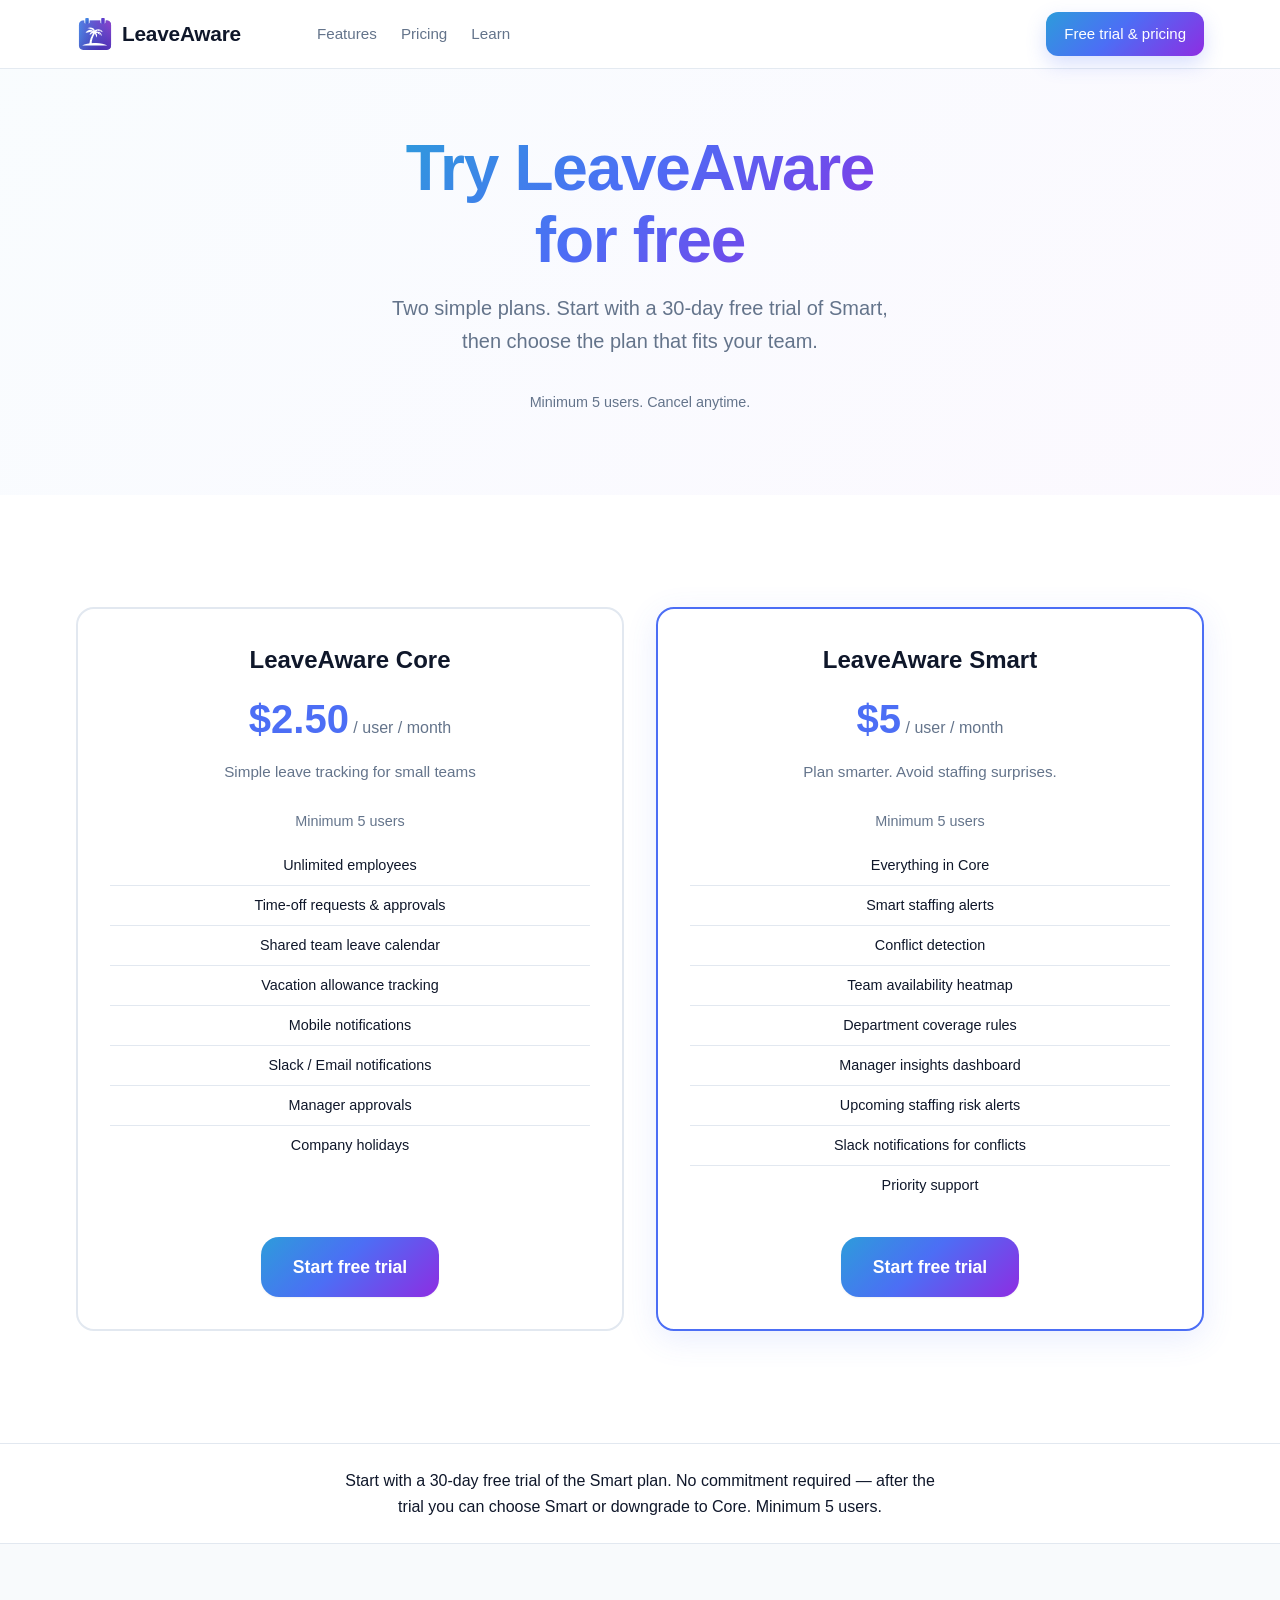
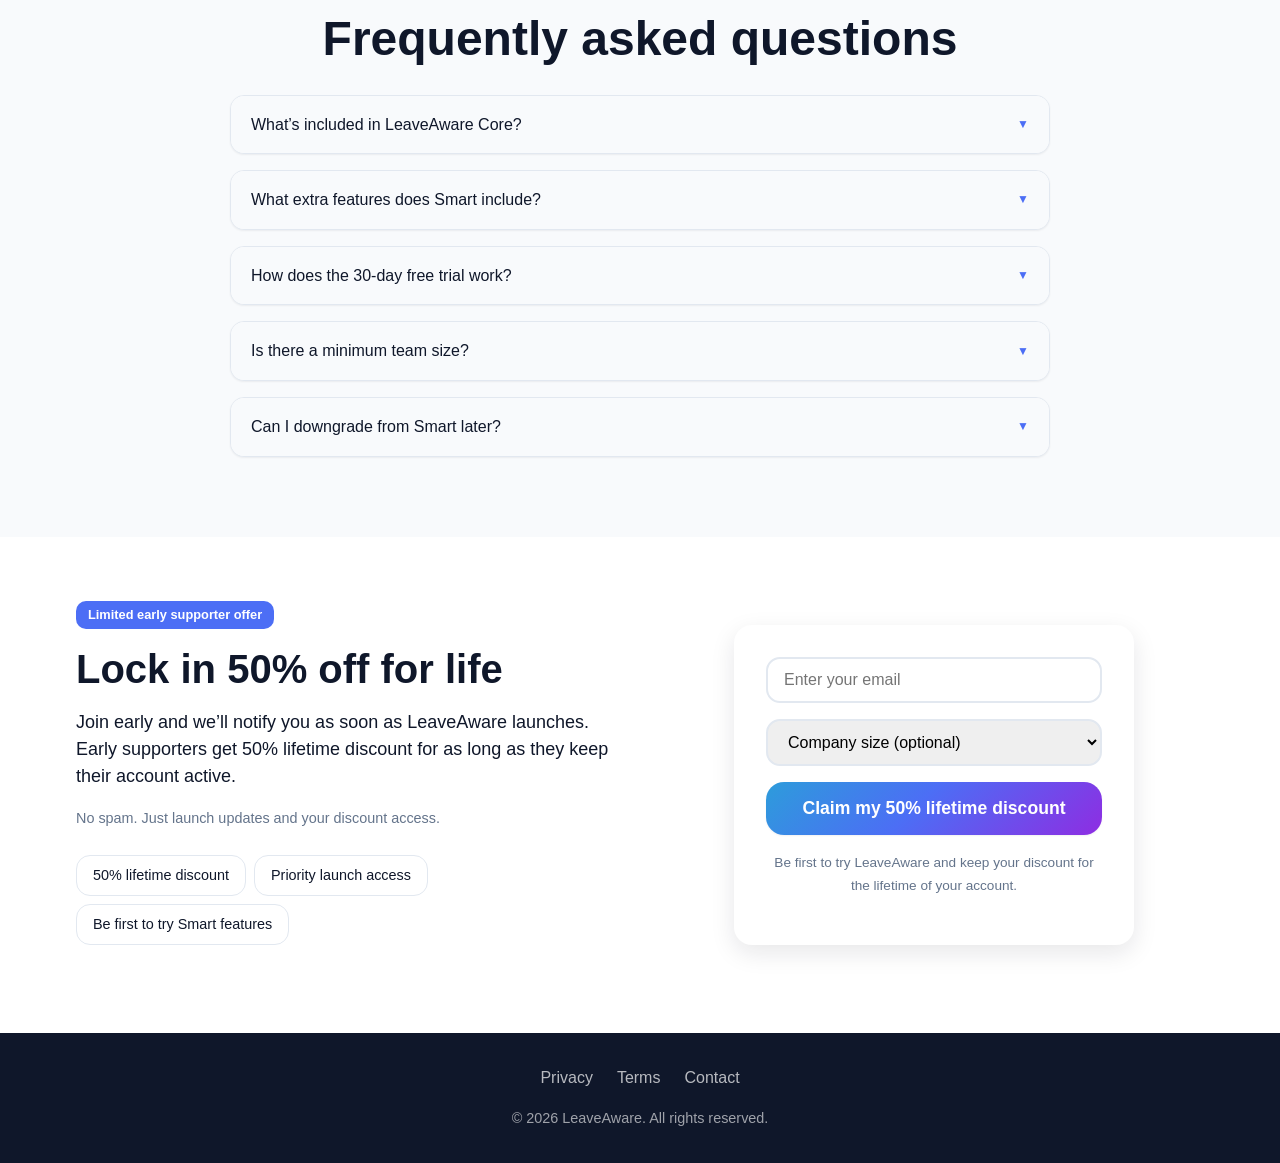
==== pricing/index.html @ e9dd004b "Refine landing page hero, waves, and navigation styling" ====
<!DOCTYPE html>
<html lang="en">
<head>
    <meta charset="UTF-8">
    <meta name="viewport" content="width=device-width, initial-scale=1.0">
    <title>Pricing – LeaveAware</title>
    <link rel="stylesheet" href="../main.css">
    <!-- Google Tag Manager -->
    <script>(function(w,d,s,l,i){w[l]=w[l]||[];w[l].push({'gtm.start':
    new Date().getTime(),event:'gtm.js'});var f=d.getElementsByTagName(s)[0],
    j=d.createElement(s),dl=l!='dataLayer'?'&l='+l:'';j.async=true;j.src=
    'https://www.googletagmanager.com/gtm.js?id='+i+dl;f.parentNode.insertBefore(j,f);
    })(window,document,'script','dataLayer','GTM-WT56P3W7');</script>
    <!-- End Google Tag Manager -->
</head>
<body>
    <!-- Google Tag Manager (noscript) -->
    <noscript><iframe src="https://www.googletagmanager.com/ns.html?id=GTM-WT56P3W7"
    height="0" width="0" style="display:none;visibility:hidden"></iframe></noscript>
    <!-- End Google Tag Manager (noscript) -->
    <!-- Sticky Topbar -->
    <header class="topbar">
        <div class="topbar-container">
            <div class="topbar-left">
                <a href="../index.html" class="logo-link">
                    <img src="../assets/leaveaware-logo.svg" alt="LeaveAware" class="logo">
                    <span class="brand-name">LeaveAware</span>
                </a>
            </div>
            <nav class="topbar-nav">
                <a href="../index.html#why" class="nav-link">Features</a>
                <a href="./index.html" class="nav-link">Pricing</a>
                <a href="../index.html#learn" class="nav-link">Learn</a>
            </nav>
            <div class="topbar-right">
                <a href="#early-access" class="btn-primary-pill">Free trial & pricing</a>
            </div>
        </div>
    </header>

    <!-- Hero Section -->
    <section class="hero pricing-hero" id="home">
        <div class="container">
            <div class="hero-content">
                <h1 class="hero-headline">
                    Try LeaveAware for free
                </h1>
                <p class="hero-subheadline">Two simple plans. Start with a 30-day free trial of Smart, then choose the plan that fits your team.</p>
                <p class="hero-note">Minimum 5 users. Cancel anytime.</p>
            </div>
        </div>
    </section>

    <!-- Pricing Cards -->
    <section class="pricing-section">
        <div class="container">
            <div class="pricing-cards">
                <div class="pricing-card">
                    <h3 class="pricing-name">LeaveAware Core</h3>
                    <div class="pricing-price">$2.50<span> / user / month</span></div>
                    <p class="pricing-description">Simple leave tracking for small teams</p>
                    <p class="pricing-min">Minimum 5 users</p>
                    <ul class="pricing-features">
                        <li>Unlimited employees</li>
                        <li>Time-off requests &amp; approvals</li>
                        <li>Shared team leave calendar</li>
                        <li>Vacation allowance tracking</li>
                        <li>Mobile notifications</li>
                        <li>Slack / Email notifications</li>
                        <li>Manager approvals</li>
                        <li>Company holidays</li>
                    </ul>
                    <a href="#early-access" class="btn-primary-large">Start free trial</a>
                </div>
                <div class="pricing-card popular">
                    <h3 class="pricing-name">LeaveAware Smart</h3>
                    <div class="pricing-price">$5<span> / user / month</span></div>
                    <p class="pricing-description">Plan smarter. Avoid staffing surprises.</p>
                    <p class="pricing-min">Minimum 5 users</p>
                    <ul class="pricing-features">
                        <li>Everything in Core</li>
                        <li>Smart staffing alerts</li>
                        <li>Conflict detection</li>
                        <li>Team availability heatmap</li>
                        <li>Department coverage rules</li>
                        <li>Manager insights dashboard</li>
                        <li>Upcoming staffing risk alerts</li>
                        <li>Slack notifications for conflicts</li>
                        <li>Priority support</li>
                    </ul>
                    <a href="#early-access" class="btn-primary-large">Start free trial</a>
                </div>
            </div>
        </div>
    </section>

    <!-- Trial Explanation -->
    <section class="trial-info">
        <div class="container">
            <p class="trial-text">Start with a 30-day free trial of the Smart plan. No commitment required — after the trial you can choose Smart or downgrade to Core. Minimum 5 users.</p>
        </div>
    </section>

    <!-- FAQ Section -->
    <section class="faq">
        <div class="container">
            <h2>Frequently asked questions</h2>
            <div class="faq-list">
                <details class="faq-item">
                    <summary>What’s included in LeaveAware Core?</summary>
                    <p>Core covers unlimited employees, requests & approvals, shared calendars, balance tracking, notifications, and company holidays.</p>
                </details>
                <details class="faq-item">
                    <summary>What extra features does Smart include?</summary>
                    <p>Smart adds staffing alerts, conflict detection, availability heatmaps, department rules, manager insights, and priority support.</p>
                </details>
                <details class="faq-item">
                    <summary>How does the 30-day free trial work?</summary>
                    <p>You start on Smart for 30 days at no cost. Afterward you can stay on Smart or downgrade to Core.</p>
                </details>
                <details class="faq-item">
                    <summary>Is there a minimum team size?</summary>
                    <p>Yes, both plans require at least 5 users.</p>
                </details>
                <details class="faq-item">
                    <summary>Can I downgrade from Smart later?</summary>
                    <p>Absolutely. Downgrading is easy and your data remains intact.</p>
                </details>
            </div>
        </div>
    </section>

    <!-- Early Access Section -->
    <section class="early-access" id="early-access">
        <div class="container">
            <div class="early-access-content">
                <div class="early-access-left">
                    <div class="early-access-badge">Limited early supporter offer</div>
                    <h2>Lock in 50% off for life</h2>
                    <p class="early-access-subtitle">Join early and we’ll notify you as soon as LeaveAware launches. Early supporters get 50% lifetime discount for as long as they keep their account active.</p>
                    <p class="early-access-micro">No spam. Just launch updates and your discount access.</p>
                    <div class="early-access-benefits">
                        <div class="benefit-chip">50% lifetime discount</div>
                        <div class="benefit-chip">Priority launch access</div>
                        <div class="benefit-chip">Be first to try Smart features</div>
                    </div>
                </div>
                <div class="early-access-right">
                    <div class="early-access-form-card">
                        <form id="early-access-form">
                            <input type="email" id="email" placeholder="Enter your email" required>
                            <select id="company-size">
                                <option value="">Company size (optional)</option>
                                <option value="1–5">1–5</option>
                                <option value="6–10">6–10</option>
                                <option value="11–25">11–25</option>
                                <option value="26–50">26–50</option>
                                <option value="50+">50+</option>
                            </select>
                            <button type="submit" class="btn-primary-large">Claim my 50% lifetime discount</button>
                            <p class="form-micro">Be first to try LeaveAware and keep your discount for the lifetime of your account.</p>
                        </form>
                        <div id="success-message" class="success-message" style="display: none;">
                            Thanks! You’re on the list. We’ll notify you at launch and reserve your 50% lifetime discount.
                        </div>
                    </div>
                </div>
            </div>
        </div>
    </section>

    <!-- Footer -->
    <footer class="footer">
        <div class="container">
            <div class="footer-links">
                <a href="#privacy">Privacy</a>
                <a href="#terms">Terms</a>
                <a href="#contact">Contact</a>
            </div>
            <p class="footer-text">&copy; 2026 LeaveAware. All rights reserved.</p>
        </div>
    </footer>

    <script src="../main.js"></script>
    <!--Start of Tawk.to Script-->
    <script type="text/javascript">
    var Tawk_API=Tawk_API||{}, Tawk_LoadStart=new Date();
    (function(){
    var s1=document.createElement("script"),s0=document.getElementsByTagName("script")[0];
    s1.async=true;
    s1.src='https://embed.tawk.to/69aced4ae13b5e1c381bf143/1jj5ntqqi';
    s1.charset='UTF-8';
    s1.setAttribute('crossorigin','*');
    s0.parentNode.insertBefore(s1,s0);
    })();
    </script>
    <!--End of Tawk.to Script-->
</body>
</html>
---- main.css ----
/* ============================================
   CSS Variables - Design System
   ============================================ */
:root {
    /* Brand Colors */
    --brand-blue: #2D9CDB;
    --brand-indigo: #4C6EF5;
    --brand-purple: #8E2DE2;
    --brand-gradient: linear-gradient(135deg, var(--brand-blue) 0%, var(--brand-indigo) 45%, var(--brand-purple) 100%);

    /* Neutrals - Light Theme */
    --bg: #FFFFFF;
    --surface: #FFFFFF;
    --text: #0F172A;
    --text-muted: #64748B;
    --border: #E2E8F0;
    --light-bg: #F8FAFC;

    /* Feedback */
    --success: #22C55E;
    --warning: #F59E0B;
    --error: #EF4444;
    --info: #3B82F6;

    /* Shadows */
    --shadow-sm: 0 1px 2px rgba(15, 23, 42, 0.06);
    --shadow-md: 0 8px 24px rgba(15, 23, 42, 0.10);

    /* Radii */
    --r-sm: 10px;
    --r-md: 14px;
    --r-lg: 18px;

    /* Spacing Scale (8pt) */
    --s-1: 4px;
    --s-2: 8px;
    --s-3: 12px;
    --s-4: 16px;
    --s-5: 20px;
    --s-6: 24px;
    --s-8: 32px;
    --s-10: 40px;
    --s-12: 48px;
    --s-16: 64px;

    /* Typography */
    --font-family: -apple-system, BlinkMacSystemFont, 'Segoe UI', 'Roboto', 'Oxygen', 'Ubuntu', 'Cantarell', sans-serif;
    --font-mono: 'Monaco', 'Menlo', 'Consolas', monospace;
}

/* ============================================
   Global Styles
   ============================================ */
* {
    margin: 0;
    padding: 0;
    box-sizing: border-box;
}

html {
    scroll-behavior: smooth;
}

html.no-scroll {
    scroll-behavior: auto;
}

@media (prefers-reduced-motion: reduce) {
    html {
        scroll-behavior: auto;
    }
}

body {
    font-family: var(--font-family);
    font-size: 16px;
    line-height: 1.6;
    color: var(--text);
    background-color: var(--bg);
    overflow-x: hidden;
}

.container {
    max-width: 1160px;
    margin: 0 auto;
    padding: 0 var(--s-4);
}

/* ============================================
   Typography
   ============================================ */
h1 {
    font-size: clamp(2.5rem, 7vw, 4.5rem);
    font-weight: 800;
    line-height: 1.15;
    color: var(--text);
    margin-bottom: var(--s-6);
}

h2 {
    font-size: clamp(2rem, 5vw, 3rem);
    font-weight: 700;
    line-height: 1.3;
    color: var(--text);
    margin-bottom: var(--s-6);
    text-align: center;
}

h3 {
    font-size: 1.25rem;
    font-weight: 600;
    color: var(--text);
    margin-bottom: var(--s-3);
}

p {
    color: var(--text-muted);
    line-height: 1.7;
    margin-bottom: var(--s-4);
}

strong {
    color: var(--text);
    font-weight: 600;
}

/* ============================================
   Topbar (Sticky Navigation)
   ============================================ */
.topbar {
    position: sticky;
    top: 0;
    z-index: 1000;
    background: rgba(255, 255, 255, 0.94);
    backdrop-filter: blur(12px);
    border-bottom: 1px solid rgba(226, 232, 240, 0.9);
    padding: var(--s-3) 0;
}

.topbar-container {
    max-width: 1160px;
    margin: 0 auto;
    padding: 0 var(--s-4);
    display: flex;
    justify-content: space-between;
    align-items: center;
    gap: var(--s-8);
}

.topbar-left {
    display: flex;
    align-items: center;
    flex-shrink: 0;
}

.logo-link {
    display: flex;
    align-items: center;
    gap: 8px;
    text-decoration: none;
    transition: opacity 0.2s;
}

.logo-link:hover {
    opacity: 0.8;
}

.logo {
    width: 38px;
    height: 38px;
    display: block;
}

.brand-name {
    font-size: 1.3rem;
    font-weight: 800;
    letter-spacing: -0.01em;
    color: var(--text);
    white-space: nowrap;
}

.brand-accent {
    background: var(--brand-gradient);
    -webkit-background-clip: text;
    -webkit-text-fill-color: transparent;
    background-clip: text;
    color: transparent;
}

.topbar-nav {
    display: flex;
    gap: 24px;
    align-items: center;
    margin-left: 44px;
    justify-content: flex-start;
}

.nav-link {
    color: var(--text-muted);
    text-decoration: none;
    font-weight: 500;
    font-size: 0.95rem;
    transition: color 0.2s;
}

.nav-link:hover,
.nav-link:focus {
    color: var(--brand-indigo);
    outline: none;
}

.topbar-right {
    display: flex;
    gap: var(--s-4);
    align-items: center;
    flex-shrink: 0;
    margin-left: auto;
}

@media (max-width: 768px) {
    .topbar-nav {
        display: none;
    }
    .topbar-container {
        gap: var(--s-4);
    }
}

@media (max-width: 980px) {
    .topbar-nav {
        margin-left: var(--s-6);
        gap: var(--s-4);
    }

    .brand-name {
        font-size: 1.2rem;
    }
}

@media (max-width: 640px) {
    .topbar-right {
        gap: var(--s-2);
    }
}

/* ============================================
   Buttons
   ============================================ */
button {
    font-family: var(--font-family);
    cursor: pointer;
    border: none;
    transition: all 0.2s;
    border-radius: var(--r-md);
    font-weight: 500;
}

button:focus-visible {
    outline: 2px solid var(--brand-indigo);
    outline-offset: 2px;
}

@media (prefers-reduced-motion: reduce) {
    button {
        transition: none;
    }
}

.btn-primary {
    background: var(--brand-indigo);
    color: white;
    padding: var(--s-3) var(--s-5);
    font-size: 0.95rem;
    text-decoration: none;
}

.btn-primary:hover {
    background: #3B5BDB;
    transform: translateY(-1px);
    box-shadow: var(--shadow-md);
}

.btn-primary:active {
    transform: translateY(0);
}

.btn-primary-pill {
    background: var(--brand-gradient);
    color: white;
    padding: 10px 18px;
    font-size: 15px;
    border-radius: 12px;
    text-decoration: none;
    box-shadow: 0 8px 20px rgba(76, 110, 245, 0.22);
}

.btn-primary-pill:hover {
    background: #3B5BDB;
    transform: translateY(-1px);
    box-shadow: var(--shadow-md);
}

.btn-primary-large {
    background: var(--brand-gradient);
    color: white;
    padding: 14px 28px;
    font-size: 16px;
    font-weight: 700;
    border-radius: 14px;
    width: auto;
    max-width: none;
    display: inline-flex;
    align-items: center;
    justify-content: center;
    white-space: nowrap;
    text-decoration: none;
    margin: 0 auto; /* center when narrower than container */
    box-shadow: 0 10px 26px rgba(76, 110, 245, 0.24);
}

.btn-primary-large:hover {
    background: #3B5BDB;
    transform: translateY(-2px);
    box-shadow: var(--shadow-md);
}

.btn-primary-large:active {
    transform: translateY(0);
}

.btn-secondary {
    background: transparent;
    color: var(--brand-indigo);
    padding: var(--s-3) var(--s-5);
    font-size: 0.95rem;
    border: 2px solid var(--brand-indigo);
}

.btn-secondary:hover {
    background: rgba(76, 110, 245, 0.05);
    transform: translateY(-1px);
}

.btn-text {
    color: var(--text);
    padding: var(--s-3) var(--s-4);
    font-size: 0.95rem;
    background: transparent;
}

.btn-text:hover {
    color: var(--brand-indigo);
}

.btn-lg {
    padding: var(--s-4) var(--s-6);
    font-size: 1rem;
}

/* ============================================
   Forms
   ============================================ */
.form-input {
    font-family: var(--font-family);
    padding: var(--s-3) var(--s-4);
    border: 1px solid var(--border);
    border-radius: var(--r-md);
    font-size: 1rem;
    color: var(--text);
    background: var(--surface);
    transition: all 0.2s;
    width: 100%;
}

.form-input:focus {
    outline: none;
    border-color: var(--brand-indigo);
    box-shadow: 0 0 0 3px rgba(76, 110, 245, 0.1);
}

.form-input::placeholder {
    color: var(--text-muted);
}

.form-group {
    margin-bottom: var(--s-4);
}

.form-message {
    text-align: center;
    margin-top: var(--s-4);
    min-height: 1.5rem;
    font-size: 0.95rem;
}

.form-message.success {
    color: var(--success);
}

.form-message.error {
    color: var(--error);
}

/* ============================================
   Hero Section
   ============================================ */
.hero {
    padding: 72px var(--s-4) var(--s-16);
    text-align: center;
    min-height: auto;
    display: flex;
    align-items: center;
    justify-content: center;
    background:
        radial-gradient(900px 320px at 50% 72%, rgba(100, 120, 255, 0.08), transparent 65%),
        radial-gradient(1100px 460px at 50% -120px, rgba(76, 110, 245, 0.12), transparent 68%),
        linear-gradient(180deg, #f8fbff 0%, #ffffff 42%);
}

.hero:not(.pricing-hero) .container {
    display: flex;
    flex-direction: column;
    align-items: center;
    gap: var(--s-10);
}

.hero-content {
    display: flex;
    flex-direction: column;
    align-items: center;
    max-width: 500px;
    text-align: center;
    justify-self: center;
}

.hero:not(.pricing-hero) .hero-content {
    max-width: 940px;
}


/* pricing page specific styles */
.pricing-hero {
    background: linear-gradient(135deg, var(--bg) 0%, var(--surface) 50%, var(--bg) 100%);
    padding: var(--s-16) var(--s-4);
    text-align: center;
    position: relative;
}
.pricing-hero::before {
    content: '';
    position: absolute;
    top: 0;
    left: 0;
    right: 0;
    bottom: 0;
    background: var(--brand-gradient);
    opacity: 0.03;
    pointer-events: none;
}
.pricing-hero .container {
    position: relative;
    z-index: 1;
}
.pricing-hero .hero-headline {
    font-size: clamp(2.5rem, 5vw, 4rem);
    font-weight: 900;
    margin-bottom: var(--s-4);
    background: var(--brand-gradient);
    -webkit-background-clip: text;
    -webkit-text-fill-color: transparent;
    background-clip: text;
}
.pricing-hero .hero-subheadline {
    font-size: 1.25rem;
    color: var(--text-muted);
    margin-bottom: var(--s-6);
    max-width: 600px;
    margin-left: auto;
    margin-right: auto;
}
.pricing-hero .hero-note {
    font-size: 0.9rem;
    color: var(--text-muted);
    font-weight: 500;
}

.pricing-cards {
    display: grid;
    grid-template-columns: repeat(auto-fit, minmax(320px, 1fr));
    gap: var(--s-8);
    margin-top: var(--s-12);
    margin-bottom: var(--s-12);
}

.pricing-card {
    padding: var(--s-10);
    background: var(--surface);
    border-radius: var(--r-lg);
    border: 2px solid var(--border);
    transition: all 0.3s ease;
    text-align: center;
    display: flex;
    flex-direction: column;
    position: relative;
    overflow: hidden;
}

.pricing-card::before {
    content: '';
    position: absolute;
    top: 0;
    left: 0;
    right: 0;
    height: 4px;
    background: var(--brand-gradient);
    opacity: 0;
    transition: opacity 0.3s ease;
}

.pricing-card:hover {
    transform: translateY(-8px);
    box-shadow: 0 20px 40px rgba(76, 110, 245, 0.15);
    border-color: var(--brand-indigo);
}

.pricing-card:hover::before {
    opacity: 1;
}

.pricing-card.popular {
    border-color: var(--brand-indigo);
    box-shadow: 0 8px 32px rgba(76, 110, 245, 0.12);
}

.pricing-card.popular::before {
    opacity: 1;
}

.pricing-card.popular::after {
    content: '';
    position: absolute;
    top: -2px;
    left: -2px;
    right: -2px;
    bottom: -2px;
    background: var(--brand-gradient);
    border-radius: var(--r-lg);
    z-index: -1;
    opacity: 0.1;
}

.pricing-name {
    font-size: 1.75rem;
    font-weight: 800;
    color: var(--text);
    margin-bottom: var(--s-3);
    position: relative;
}

.pricing-price {
    font-size: 3rem;
    font-weight: 900;
    color: var(--brand-indigo);
    margin-bottom: var(--s-4);
    position: relative;
}

.pricing-price span {
    font-size: 1.1rem;
    font-weight: 600;
    color: var(--text-muted);
}

.pricing-description {
    font-size: 1rem;
    color: var(--text-muted);
    margin-bottom: var(--s-6);
    font-weight: 500;
}

.pricing-min {
    font-size: 0.85rem;
    color: var(--text-muted);
    margin-bottom: var(--s-6);
    font-weight: 500;
}

.pricing-features {
    list-style: none;
    padding: 0;
    margin: 0 0 var(--s-8) 0;
    flex-grow: 1;
}

.pricing-features li {
    padding: var(--s-2) 0;
    border-bottom: 1px solid var(--border);
    font-size: 0.95rem;
    color: var(--text);
}

.pricing-features li:last-child {
    border-bottom: none;
}

.btn-primary-large {
    background: var(--brand-gradient);
    color: white;
    padding: var(--s-4) var(--s-8);
    font-size: 1.1rem;
    border-radius: var(--r-lg);
    border: none;
    cursor: pointer;
    transition: all 0.2s ease;
    font-weight: 600;
    text-decoration: none;
    margin: 0 auto;
    display: inline-block;
    box-shadow: var(--shadow-sm);
}

.btn-primary-large:hover {
    transform: translateY(-2px);
    box-shadow: var(--shadow-md);
}

.btn-primary-large:active {
    transform: translateY(0);
}

.trial-info {
    background: var(--surface);
    padding: var(--s-10) var(--s-4);
    text-align: center;
    border-top: 1px solid var(--border);
    border-bottom: 1px solid var(--border);
}

.trial-text {
    max-width: 700px;
    margin: 0 auto;
    font-size: 1.1rem;
    color: var(--text);
    font-weight: 500;
    line-height: 1.6;
}

.hero-icon {
    color: var(--brand-indigo);
    margin-bottom: var(--s-6);
    display: none;
}

.hero-icon svg {
    width: 48px;
    height: 48px;
}

.hero-headline {
    font-size: clamp(2.2rem, 5.4vw, 4.5rem);
    font-weight: 800;
    line-height: 1.12;
    margin-bottom: 20px;
    color: var(--text);
    text-wrap: balance;
    letter-spacing: -0.02em;
}

.hero:not(.pricing-hero) .hero-headline {
    max-width: 18ch;
    margin-left: auto;
    margin-right: auto;
}

.headline-accent {
    background: var(--brand-gradient);
    -webkit-background-clip: text;
    -webkit-text-fill-color: transparent;
    background-clip: text;
    font-weight: 800;
}

.headline-palm-icon {
    display: inline-block;
    width: 0.806em;
    height: 0.806em;
    margin-left: 0.1em;
    vertical-align: -0.04em;
}

.hero-subheadline {
    font-size: 1.125rem;
    line-height: 1.65;
    margin-bottom: 28px;
    max-width: 62ch;
    color: var(--text-muted);
}

.hero-cta {
    display: flex;
    flex-direction: column;
    align-items: center;
    gap: 10px;
}

.cta-microcopy {
    margin: 0;
    font-size: 0.95rem;
    color: var(--text-muted);
}

.hero-trust {
    margin: 18px 0 0;
    font-size: 14px;
    line-height: 1.4;
    color: #6B7280;
    max-width: 54ch;
}

/* Mobile Phone Mockup (replaced with hero image) */
.hero-phone {
    display: flex;
    justify-content: center;
    align-items: center;
    width: 100%;
    margin-top: var(--s-4);
}

/* hide old phone frame if still present */
.phone-frame {
    display: none;
}

/* new hero image styling */
.hero-image {
    width: 100%;
    max-width: 960px;
    height: auto;
    display: block;
    margin: 0 auto;
    border-radius: 0;
    filter: drop-shadow(0 10px 20px rgba(15, 23, 42, 0.08));
}

.phone-notch {
    position: absolute;
    top: 0;
    left: 50%;
    transform: translateX(-50%);
    width: 120px;
    height: 28px;
    background: #000;
    border-radius: 0 0 20px 20px;
    z-index: 10;
}

.phone-screen {
    width: 100%;
    height: 100%;
    background: var(--surface);
    border-radius: 35px;
    overflow: hidden;
    display: flex;
    flex-direction: column;
}

.app-header {
    padding: var(--s-6) var(--s-4);
    background: var(--light-bg);
    border-bottom: 1px solid var(--border);
    text-align: center;
}

.app-title {
    font-weight: 600;
    color: var(--text);
    font-size: 0.95rem;
}

.app-content {
    flex: 1;
    overflow-y: auto;
    padding: var(--s-4);
    display: flex;
    flex-direction: column;
    gap: var(--s-4);
}

.calendar-header {
    text-align: center;
    margin-bottom: var(--s-3);
}

.calendar-month {
    font-weight: 600;
    color: var(--text);
    font-size: 0.9rem;
}

.calendar-grid {
    display: grid;
    grid-template-columns: repeat(7, 1fr);
    gap: var(--s-1);
    margin-bottom: var(--s-4);
}

.calendar-day {
    width: 24px;
    height: 24px;
    display: flex;
    align-items: center;
    justify-content: center;
    font-size: 0.75rem;
    font-weight: 500;
    color: var(--text-muted);
    background: var(--light-bg);
    border-radius: var(--r-sm);
}

.calendar-day.conflict {
    background: rgba(245, 158, 11, 0.2);
    color: var(--warning);
    font-weight: 600;
}

.leave-entries {
    display: flex;
    flex-direction: column;
    gap: var(--s-2);
    margin-bottom: var(--s-4);
}

.leave-entry {
    display: flex;
    justify-content: space-between;
    align-items: center;
    padding: var(--s-2) var(--s-3);
    background: var(--light-bg);
    border-radius: var(--r-sm);
}

.leave-name {
    font-size: 0.8rem;
    font-weight: 600;
    color: var(--text);
}

.leave-type {
    font-size: 0.7rem;
    font-weight: 500;
    padding: var(--s-1) var(--s-2);
    border-radius: var(--r-sm);
}

.leave-type.vacation {
    background: rgba(76, 110, 245, 0.15);
    color: var(--brand-indigo);
}

.leave-type.pto {
    background: rgba(45, 156, 219, 0.15);
    color: var(--brand-blue);
}

.alert-card {
    padding: var(--s-3);
    border-radius: var(--r-md);
    display: flex;
    align-items: flex-start;
    gap: var(--s-2);
    box-shadow: var(--shadow-sm);
}

.alert-card.warning {
    background: rgba(245, 158, 11, 0.1);
    border-left: 3px solid var(--warning);
}

.alert-icon {
    font-size: 1rem;
    color: var(--warning);
}

.alert-content {
    flex: 1;
}

.alert-title {
    font-size: 0.8rem;
    font-weight: 600;
    color: var(--text);
    margin-bottom: var(--s-1);
}

.alert-details {
    font-size: 0.75rem;
    color: var(--text-muted);
    line-height: 1.4;
}

/* ============================================
   Problem Section
   ============================================ */
.problem {
    padding: var(--s-16) var(--s-4);
    background: rgba(139, 92, 246, 0.05);
    position: relative;
    margin-top: 64px;
    z-index: 1;
}

.problem::before {
    content: "";
    position: absolute;
    left: 0;
    right: 0;
    top: -64px;
    height: 64px;
    background: linear-gradient(
        180deg,
        rgba(99, 102, 241, 0.06),
        rgba(139, 92, 246, 0.05)
    );
    -webkit-mask: url("data:image/svg+xml,%3Csvg xmlns='http://www.w3.org/2000/svg' viewBox='0 0 1440 64' preserveAspectRatio='none'%3E%3Cpath fill='black' d='M0,28 C240,50 480,8 720,28 C960,50 1200,8 1440,28 L1440,64 L0,64 Z'/%3E%3C/svg%3E") center top / 100% 100% no-repeat;
    mask: url("data:image/svg+xml,%3Csvg xmlns='http://www.w3.org/2000/svg' viewBox='0 0 1440 64' preserveAspectRatio='none'%3E%3Cpath fill='black' d='M0,28 C240,50 480,8 720,28 C960,50 1200,8 1440,28 L1440,64 L0,64 Z'/%3E%3C/svg%3E") center top / 100% 100% no-repeat;
    pointer-events: none;
}

.problem::after {
    content: "";
    position: absolute;
    left: 0;
    right: 0;
    bottom: -64px;
    height: 64px;
    background: linear-gradient(
        180deg,
        rgba(99, 102, 241, 0.06),
        rgba(139, 92, 246, 0.05)
    );
    -webkit-mask: url("data:image/svg+xml,%3Csvg xmlns='http://www.w3.org/2000/svg' viewBox='0 0 1440 64' preserveAspectRatio='none'%3E%3Cpath fill='black' d='M0,28 C240,50 480,8 720,28 C960,50 1200,8 1440,28 L1440,64 L0,64 Z'/%3E%3C/svg%3E") center top / 100% 100% no-repeat;
    mask: url("data:image/svg+xml,%3Csvg xmlns='http://www.w3.org/2000/svg' viewBox='0 0 1440 64' preserveAspectRatio='none'%3E%3Cpath fill='black' d='M0,28 C240,50 480,8 720,28 C960,50 1200,8 1440,28 L1440,64 L0,64 Z'/%3E%3C/svg%3E") center top / 100% 100% no-repeat;
    transform: scaleY(-1);
    transform-origin: center;
    pointer-events: none;
}

.problems-grid {
    display: grid;
    grid-template-columns: repeat(auto-fit, minmax(200px, 1fr));
    gap: var(--s-6);
}

.problem-item {
    text-align: center;
    padding: var(--s-6);
    background: var(--surface);
    border-radius: var(--r-md);
    border: 1px solid var(--border);
    transition: all 0.2s;
    box-shadow: var(--shadow-sm);
}

.problem-item:hover {
    transform: translateY(-4px);
    box-shadow: var(--shadow-md);
}

.problem-icon {
    font-size: 2.5rem;
    margin-bottom: var(--s-3);
    display: block;
}

.problem-item p {
    margin: 0;
    color: var(--text);
    font-weight: 500;
}

/* ============================================
   Features Section
   ============================================ */
.features {
    padding: var(--s-16) var(--s-4);
    position: relative;
    background: #FFFFFF;
    margin-top: 64px;
}

.features::before {
    content: none;
}

.features-grid {
    display: grid;
    grid-template-columns: repeat(auto-fit, minmax(320px, 1fr));
    gap: var(--s-6);
}

.feature-card {
    padding: var(--s-6);
    background: var(--surface);
    border-radius: var(--r-lg);
    border: 1px solid var(--border);
    transition: all 0.2s;
    display: flex;
    flex-direction: column;
    box-shadow: var(--shadow-sm);
}

.feature-card:hover {
    transform: translateY(-4px);
    box-shadow: var(--shadow-md);
    border-color: var(--brand-indigo);
}

@media (prefers-reduced-motion: reduce) {
    .feature-card:hover {
        transform: none;
    }
}

.feature-icon {
    font-size: 2.5rem;
    margin-bottom: var(--s-4);
}

.feature-card h3 {
    margin-bottom: var(--s-3);
}

.feature-card p {
    margin: 0;
    color: var(--text-muted);
    font-size: 0.95rem;
    flex-grow: 1;
}

/* ============================================
   How It Works Section
   ============================================ */
.how-it-works {
    padding: var(--s-16) var(--s-4);
    background: var(--light-bg);
}

.steps-grid {
    display: grid;
    grid-template-columns: repeat(auto-fit, minmax(280px, 1fr));
    gap: var(--s-8);
}

.step {
    padding: var(--s-6);
    background: var(--surface);
    border-radius: var(--r-lg);
    border: 2px solid transparent;
    transition: all 0.2s;
    text-align: center;
    box-shadow: var(--shadow-sm);
}

.step:hover {
    border-color: var(--brand-indigo);
}

.step-number {
    display: inline-flex;
    align-items: center;
    justify-content: center;
    width: 48px;
    height: 48px;
    border-radius: 50%;
    background: var(--brand-gradient);
    color: white;
    font-size: 1.5rem;
    font-weight: 700;
    margin-bottom: var(--s-4);
}

.step h3 {
    margin: 0 0 var(--s-3) 0;
}

.step p {
    margin: 0;
    font-size: 0.95rem;
}

/* ============================================
   Who It's For Section
   ============================================ */
.who-for {
    padding: var(--s-16) var(--s-4);
}

.who-subtitle {
    text-align: center;
    margin-bottom: var(--s-10);
}

.who-grid {
    display: grid;
    grid-template-columns: repeat(auto-fit, minmax(240px, 1fr));
    gap: var(--s-6);
}

.who-card {
    padding: var(--s-6);
    background: var(--surface);
    border-radius: var(--r-lg);
    border: 1px solid var(--border);
    transition: all 0.2s;
    text-align: center;
    box-shadow: var(--shadow-sm);
}

.who-card:hover {
    transform: translateY(-4px);
    box-shadow: var(--shadow-md);
}

.who-icon {
    font-size: 2.5rem;
    margin-bottom: var(--s-4);
    display: block;
}

.who-card h3 {
    margin-bottom: var(--s-3);
}

.who-card p {
    margin: 0;
    font-size: 0.95rem;
}

/* ============================================
   Pricing Section
   ============================================ */
.pricing {
    padding: var(--s-12) var(--s-4);
    background: var(--light-bg);
    text-align: center;
}

.pricing h2 {
    margin-bottom: var(--s-4);
}

.pricing p {
    font-size: 1.125rem;
    margin-bottom: var(--s-3);
}

.pricing-section {
    padding: var(--s-16) var(--s-4);
    background: var(--bg);
}

.pricing-cards {
    display: grid;
    grid-template-columns: repeat(auto-fit, minmax(320px, 1fr));
    gap: var(--s-8);
    margin-top: var(--s-12);
    margin-bottom: var(--s-12);
}

.pricing-card {
    padding: var(--s-8);
    background: var(--surface);
    border-radius: var(--r-lg);
    border: 2px solid var(--border);
    transition: all 0.2s;
    text-align: center;
    display: flex;
    flex-direction: column;
}

.pricing-card:hover {
    transform: translateY(-4px);
    box-shadow: var(--shadow-md);
    border-color: var(--brand-indigo);
}

.pricing-card.popular {
    border-color: var(--brand-indigo);
    position: relative;
}

.pricing-card.popular::before {
    content: 'Best for growing teams';
    position: absolute;
    top: -12px;
    left: 50%;
    transform: translateX(-50%);
    background: var(--brand-indigo);
    color: white;
    padding: var(--s-1) var(--s-3);
    border-radius: var(--r-sm);
    font-size: 0.8rem;
    font-weight: 600;
}

.pricing-name {
    font-size: 1.5rem;
    font-weight: 700;
    color: var(--text);
    margin-bottom: var(--s-2);
}

/* comparison table */
.pricing-comparison h2 {
    margin-top: var(--s-12);
    margin-bottom: var(--s-4);
    text-align: center;
}
.pricing-table {
    width: 100%;
    border-collapse: collapse;
    margin-top: var(--s-6);
}
.pricing-table th,
.pricing-table td {
    padding: var(--s-3) var(--s-2);
    text-align: left;
    border-bottom: 1px solid var(--border);
}

/* center the plan columns */
.pricing-table th:nth-child(2),
.pricing-table th:nth-child(3),
.pricing-table td:nth-child(2),
.pricing-table td:nth-child(3) {
    text-align: center;
}.pricing-table th {
    background: var(--surface);
    font-weight: 600;
}
.pricing-table td.check {
    text-align: center;
    font-size: 1.2rem;
}

/* additional small utilities */
.hero-note {
    margin-top: var(--s-2);
    color: var(--text-muted);
    font-size: 0.9rem;
}
.pricing-min {
    margin-bottom: var(--s-3);
    color: var(--text-muted);
    font-size: 0.9rem;
}
.trial-info {
    background: var(--surface);
    padding: var(--s-6) 0;
    text-align: center;
}
.trial-text {
    max-width: 600px;
    margin: 0 auto;
    font-size: 1rem;
    color: var(--text);
}
.final-cta {
    padding: var(--s-12) var(--s-4);
    text-align: center;
}
.final-cta .final-text {
    margin-bottom: var(--s-4);
    color: var(--text-muted);
}

/* early access section */
.early-access {
    background: linear-gradient(135deg, var(--bg) 0%, var(--surface) 100%);
    padding: var(--s-16) var(--s-4);
    text-align: center;
}
.early-access-content {
    display: grid;
    grid-template-columns: 1fr 1fr;
    gap: var(--s-12);
    align-items: center;
    max-width: 1200px;
    margin: 0 auto;
}
.early-access-left {
    text-align: left;
}
.early-access-badge {
    background: var(--brand-indigo);
    color: white;
    padding: var(--s-1) var(--s-3);
    border-radius: var(--r-sm);
    font-size: 0.8rem;
    font-weight: 600;
    display: inline-block;
    margin-bottom: var(--s-4);
}
.early-access-left h2 {
    font-size: 2.5rem;
    font-weight: 800;
    color: var(--text);
    margin: 0 0 var(--s-4) 0;
    line-height: 1.2;
    text-align: left;
}
.early-access-subtitle {
    font-size: 1.125rem;
    color: var(--text);
    margin-bottom: var(--s-4);
    line-height: 1.5;
}
.early-access-micro {
    font-size: 0.9rem;
    color: var(--text-muted);
    margin-bottom: var(--s-6);
}
.early-access-benefits {
    display: flex;
    flex-wrap: wrap;
    gap: var(--s-2);
    margin-bottom: var(--s-6);
}
.benefit-chip {
    background: var(--surface);
    border: 1px solid var(--border);
    padding: var(--s-2) var(--s-4);
    border-radius: var(--r-md);
    font-size: 0.9rem;
    font-weight: 500;
    color: var(--text);
}
.early-access-right {
    display: flex;
    justify-content: center;
}
.early-access-form-card {
    background: white;
    padding: var(--s-8);
    border-radius: var(--r-lg);
    box-shadow: var(--shadow-md);
    width: 100%;
    max-width: 400px;
}
.early-access-form-card input,
.early-access-form-card select {
    width: 100%;
    padding: var(--s-3) var(--s-8) var(--s-3) var(--s-4);
    margin-bottom: var(--s-4);
    border: 2px solid var(--border);
    border-radius: var(--r-md);
    font-size: 1rem;
    box-sizing: border-box;
}
.early-access-form-card input:focus,
.early-access-form-card select:focus {
    outline: none;
    border-color: var(--brand-indigo);
}
.early-access-form-card button {
    width: 100%;
    margin-bottom: var(--s-4);
}
.form-micro {
    font-size: 0.85rem;
    color: var(--text-muted);
    text-align: center;
}
.success-message {
    background: var(--success);
    color: white;
    padding: var(--s-4);
    border-radius: var(--r-md);
    text-align: center;
    font-weight: 500;
}

/* mobile */
@media (max-width: 768px) {
    .early-access-content {
        grid-template-columns: 1fr;
        gap: var(--s-8);
    }
    .early-access-left {
        text-align: center;
    }
    .early-access-benefits {
        justify-content: center;
    }
}

.pricing-price {
    font-size: 2.5rem;
    font-weight: 800;
    color: var(--brand-indigo);
    margin-bottom: var(--s-2);
}

.pricing-price span {
    font-size: 1rem;
    font-weight: 500;
    color: var(--text-muted);
}

.pricing-description {
    color: var(--text-muted);
    margin-bottom: var(--s-6);
    font-size: 0.95rem;
}

.pricing-features {
    list-style: none;
    padding: 0;
    margin: 0 0 var(--s-8) 0;
    flex-grow: 1;
}

.pricing-features li {
    padding: var(--s-2) 0;
    border-bottom: 1px solid var(--border);
    color: var(--text);
    font-size: 0.9rem;
}

.pricing-features li:last-child {
    border-bottom: none;
}

/* ============================================
   FAQ Section
   ============================================ */
.faq {
    padding: var(--s-16) var(--s-4);
    background: var(--light-bg);
}

.faq-list {
    max-width: 820px;
    margin: 0 auto;
}

.faq-item {
    margin-bottom: var(--s-4);
    border: 1px solid var(--border);
    border-radius: var(--r-md);
    overflow: hidden;
    box-shadow: var(--shadow-sm);
    background: var(--surface);
}

.faq-item summary {
    padding: var(--s-4) var(--s-5);
    cursor: pointer;
    user-select: none;
    font-weight: 500;
    color: var(--text);
    background: var(--light-bg);
    display: flex;
    justify-content: space-between;
    align-items: center;
    transition: all 0.2s;
}

.faq-item summary:hover {
    background: rgba(76, 110, 245, 0.05);
}

.faq-item summary:focus-visible {
    outline: 2px solid var(--brand-indigo);
    outline-offset: -2px;
}

.faq-item summary::after {
    content: '▼';
    font-size: 0.75rem;
    transition: transform 0.2s;
    margin-left: var(--s-4);
    color: var(--brand-indigo);
}

.faq-item[open] summary::after {
    transform: rotate(180deg);
}

.faq-item p {
    padding: 0 var(--s-5) var(--s-4) var(--s-5);
    margin: 0;
    color: var(--text-muted);
    font-size: 0.95rem;
    line-height: 1.7;
    background: var(--surface);
}

/* ============================================
   Final CTA Section
   ============================================ */
.final-cta {
    padding: var(--s-12) var(--s-4);
    background: var(--light-bg);
    text-align: center;
}

.final-cta h2 {
    margin-bottom: var(--s-3);
}

.final-cta > .container > p {
    font-size: 1.1rem;
    margin-bottom: var(--s-8);
    color: var(--text-muted);
}

.cta-form {
    max-width: 400px;
    margin: 0 auto;
}

.cta-form .form-group {
    margin-bottom: var(--s-4);
}

/* ============================================
   Footer
   ============================================ */
.footer {
    padding: var(--s-8) var(--s-4);
    background: var(--text);
    color: var(--surface);
    text-align: center;
}

.footer-links {
    display: flex;
    justify-content: center;
    gap: var(--s-6);
    margin-bottom: var(--s-4);
    flex-wrap: wrap;
}

.footer-links a {
    color: rgba(255, 255, 255, 0.7);
    text-decoration: none;
    transition: color 0.2s;
}

.footer-links a:hover,
.footer-links a:focus {
    color: white;
}

.footer-text {
    color: rgba(255, 255, 255, 0.6);
    margin: 0;
    font-size: 0.9rem;
}

/* ============================================
   Responsive Design
   ============================================ */
@media (max-width: 1024px) {
    .hero:not(.pricing-hero) .container {
        gap: var(--s-8);
    }

    .hero-phone {
        width: 100%;
        margin-top: var(--s-8);
    }

    .hero-image {
        width: 100%;
    }
}

@media (max-width: 768px) {
    .hero {
        padding: var(--s-12) var(--s-4);
    }

    h1 {
        font-size: clamp(1.75rem, 5vw, 3rem);
    }

    h2 {
        font-size: 1.75rem;
    }

    .hero-subheadline {
        font-size: 1rem;
    }

    .hero:not(.pricing-hero) .hero-headline {
        max-width: none;
    }

    .btn-primary-large {
        width: 100%;
        max-width: 340px;
    }

    .problem {
        margin-top: 42px;
    }

    .problem::before {
        top: -42px;
        height: 42px;
    }

    .problem::after {
        bottom: -42px;
        height: 42px;
    }

    .features {
        margin-top: 42px;
    }

    .features::before {
        content: none;
    }

    .phone-frame {
        width: 240px;
        height: 480px;
        border-radius: 35px;
        padding: 10px;
    }

    .phone-notch {
        width: 100px;
        height: 24px;
        border-radius: 0 0 16px 16px;
    }

    .phone-screen {
        border-radius: 30px;
    }
}
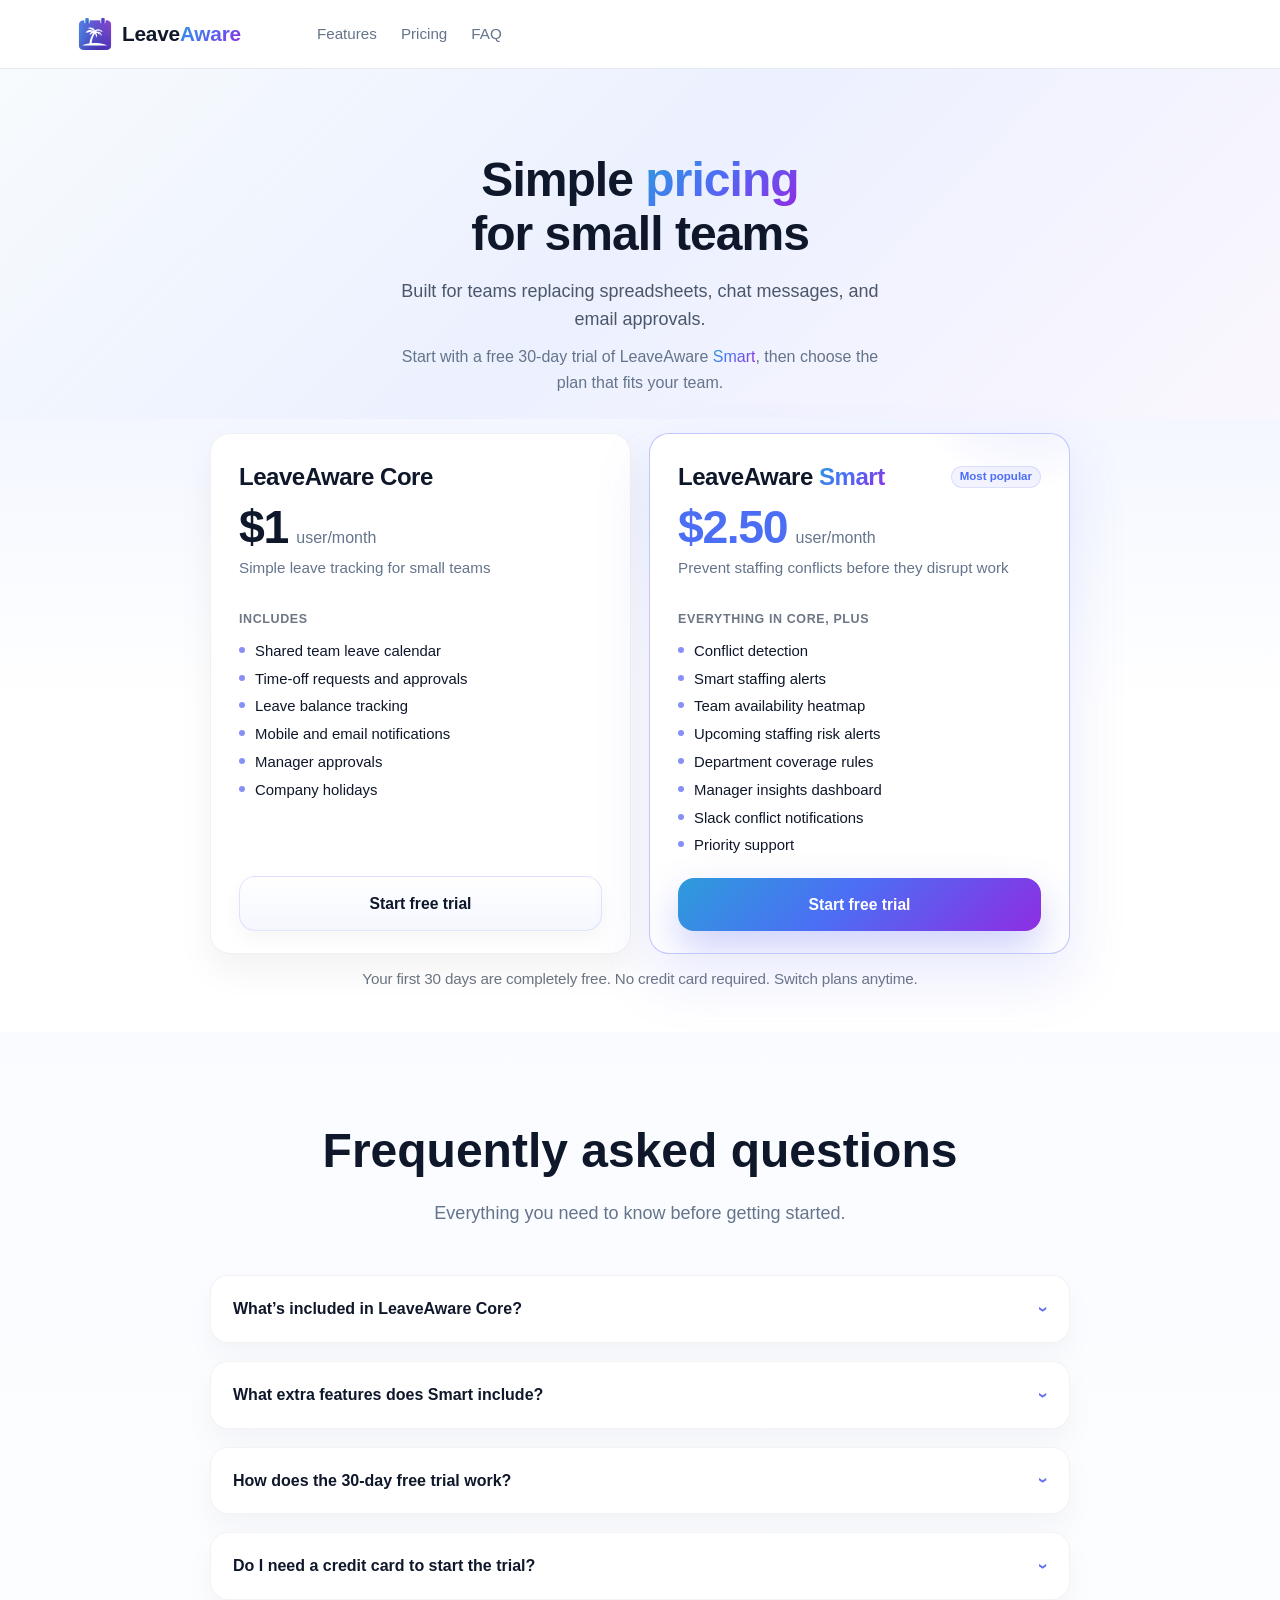
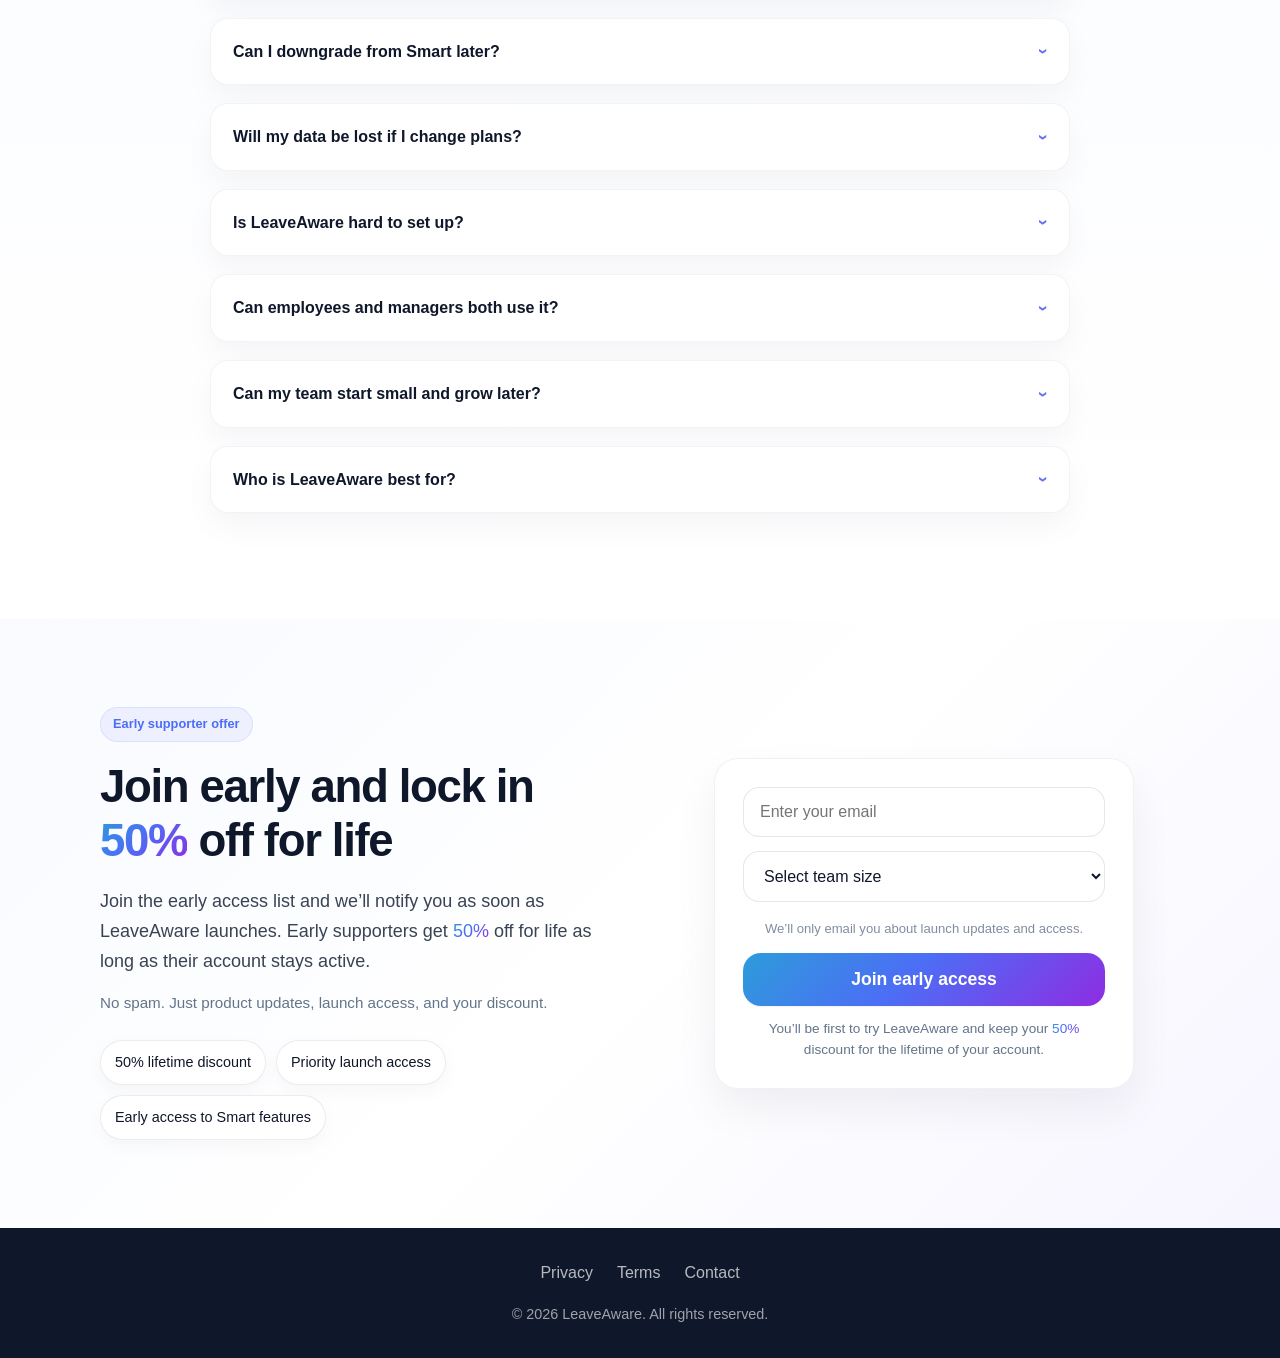
==== commit 6b3cc668: "fixes" ====
--- a/pricing/index.html
+++ b/pricing/index.html
@@ -22,18 +22,18 @@
     <header class="topbar">
         <div class="topbar-container">
             <div class="topbar-left">
-                <a href="../index.html" class="logo-link">
+                <a href="../index.html#home" class="logo-link">
                     <img src="../assets/leaveaware-logo.svg" alt="LeaveAware" class="logo">
-                    <span class="brand-name">LeaveAware</span>
+                    <span class="brand-name">Leave<span class="brand-accent">Aware</span></span>
                 </a>
             </div>
             <nav class="topbar-nav">
                 <a href="../index.html#why" class="nav-link">Features</a>
                 <a href="./index.html" class="nav-link">Pricing</a>
-                <a href="../index.html#learn" class="nav-link">Learn</a>
+                <a href="../index.html#faq" class="nav-link">FAQ</a>
             </nav>
-            <div class="topbar-right">
-                <a href="#early-access" class="btn-primary-pill">Free trial & pricing</a>
+            <div class="topbar-right" aria-hidden="true">
+                <span class="btn-primary-pill" style="visibility: hidden; pointer-events: none;">Start Free Trial</span>
             </div>
         </div>
     </header>
@@ -42,11 +42,9 @@
     <section class="hero pricing-hero" id="home">
         <div class="container">
             <div class="hero-content">
-                <h1 class="hero-headline">
-                    Try LeaveAware for free
-                </h1>
-                <p class="hero-subheadline">Two simple plans. Start with a 30-day free trial of Smart, then choose the plan that fits your team.</p>
-                <p class="hero-note">Minimum 5 users. Cancel anytime.</p>
+                <h1 class="hero-headline">Simple <span class="pricing-word-accent">pricing</span> for small teams</h1>
+                <p class="hero-subheadline">Built for teams replacing spreadsheets, chat messages, and email approvals.</p>
+                <p class="hero-explainer">Start with a free 30-day trial of LeaveAware <span class="pricing-plan-accent">Smart</span>, then choose the plan that fits your team.</p>
             </div>
         </div>
     </section>
@@ -55,40 +53,44 @@
     <section class="pricing-section">
         <div class="container">
             <div class="pricing-cards">
-                <div class="pricing-card">
+                <div class="pricing-card pricing-card-core">
                     <h3 class="pricing-name">LeaveAware Core</h3>
-                    <div class="pricing-price">$2.50<span> / user / month</span></div>
+                    <div class="pricing-price">$1<span> user/month</span></div>
                     <p class="pricing-description">Simple leave tracking for small teams</p>
-                    <p class="pricing-min">Minimum 5 users</p>
-                    <ul class="pricing-features">
-                        <li>Unlimited employees</li>
-                        <li>Time-off requests &amp; approvals</li>
-                        <li>Shared team leave calendar</li>
-                        <li>Vacation allowance tracking</li>
-                        <li>Mobile notifications</li>
-                        <li>Slack / Email notifications</li>
-                        <li>Manager approvals</li>
-                        <li>Company holidays</li>
-                    </ul>
-                    <a href="#early-access" class="btn-primary-large">Start free trial</a>
-                </div>
-                <div class="pricing-card popular">
-                    <h3 class="pricing-name">LeaveAware Smart</h3>
-                    <div class="pricing-price">$5<span> / user / month</span></div>
-                    <p class="pricing-description">Plan smarter. Avoid staffing surprises.</p>
-                    <p class="pricing-min">Minimum 5 users</p>
-                    <ul class="pricing-features">
-                        <li>Everything in Core</li>
-                        <li>Smart staffing alerts</li>
-                        <li>Conflict detection</li>
-                        <li>Team availability heatmap</li>
-                        <li>Department coverage rules</li>
-                        <li>Manager insights dashboard</li>
-                        <li>Upcoming staffing risk alerts</li>
-                        <li>Slack notifications for conflicts</li>
-                        <li>Priority support</li>
-                    </ul>
-                    <a href="#early-access" class="btn-primary-large">Start free trial</a>
+                    <div class="pricing-feature-group">
+                        <p class="pricing-group-title">Includes</p>
+                        <ul class="pricing-features">
+                            <li>Shared team leave calendar</li>
+                            <li>Time-off requests and approvals</li>
+                            <li>Leave balance tracking</li>
+                            <li>Mobile and email notifications</li>
+                            <li>Manager approvals</li>
+                            <li>Company holidays</li>
+                        </ul>
+                    </div>
+                    <a href="#early-access" class="btn-primary-large pricing-cta pricing-cta-secondary">Start free trial</a>
+                </div>
+                <div class="pricing-card popular pricing-card-smart">
+                    <div class="pricing-name-row">
+                        <h3 class="pricing-name">LeaveAware <span class="pricing-plan-accent">Smart</span></h3>
+                        <div class="pricing-badge">Most popular</div>
+                    </div>
+                    <div class="pricing-price">$2.50<span> user/month</span></div>
+                    <p class="pricing-description">Prevent staffing conflicts before they disrupt work</p>
+                    <div class="pricing-feature-group">
+                        <p class="pricing-group-title">Everything in Core, plus</p>
+                        <ul class="pricing-features">
+                            <li>Conflict detection</li>
+                            <li>Smart staffing alerts</li>
+                            <li>Team availability heatmap</li>
+                            <li>Upcoming staffing risk alerts</li>
+                            <li>Department coverage rules</li>
+                            <li>Manager insights dashboard</li>
+                            <li>Slack conflict notifications</li>
+                            <li>Priority support</li>
+                        </ul>
+                    </div>
+                    <a href="#early-access" class="btn-primary-large pricing-cta">Start free trial</a>
                 </div>
             </div>
         </div>
@@ -97,34 +99,55 @@
     <!-- Trial Explanation -->
     <section class="trial-info">
         <div class="container">
-            <p class="trial-text">Start with a 30-day free trial of the Smart plan. No commitment required — after the trial you can choose Smart or downgrade to Core. Minimum 5 users.</p>
+            <p class="trial-inline">Your first 30 days are completely free. No credit card required. Switch plans anytime.</p>
         </div>
     </section>
 
     <!-- FAQ Section -->
-    <section class="faq">
+    <section class="faq pricing-faq">
         <div class="container">
             <h2>Frequently asked questions</h2>
+            <p class="faq-subtitle">Everything you need to know before getting started.</p>
             <div class="faq-list">
                 <details class="faq-item">
                     <summary>What’s included in LeaveAware Core?</summary>
-                    <p>Core covers unlimited employees, requests & approvals, shared calendars, balance tracking, notifications, and company holidays.</p>
+                    <p>LeaveAware Core includes unlimited employees, leave requests and approvals, a shared team calendar, leave balance tracking, notifications, and company holidays.</p>
                 </details>
                 <details class="faq-item">
                     <summary>What extra features does Smart include?</summary>
-                    <p>Smart adds staffing alerts, conflict detection, availability heatmaps, department rules, manager insights, and priority support.</p>
+                    <p>LeaveAware Smart includes everything in Core, plus staffing alerts, conflict detection, team availability heatmaps, department coverage rules, manager insights, and priority support.</p>
                 </details>
                 <details class="faq-item">
                     <summary>How does the 30-day free trial work?</summary>
-                    <p>You start on Smart for 30 days at no cost. Afterward you can stay on Smart or downgrade to Core.</p>
-                </details>
-                <details class="faq-item">
-                    <summary>Is there a minimum team size?</summary>
-                    <p>Yes, both plans require at least 5 users.</p>
+                    <p>Your team starts on LeaveAware Smart for 30 days at no cost. When the trial ends, you can stay on Smart or switch to Core.</p>
+                </details>
+                <details class="faq-item">
+                    <summary>Do I need a credit card to start the trial?</summary>
+                    <p>No. You can start your 30-day trial without entering a credit card.</p>
                 </details>
                 <details class="faq-item">
                     <summary>Can I downgrade from Smart later?</summary>
-                    <p>Absolutely. Downgrading is easy and your data remains intact.</p>
+                    <p>Yes. You can switch plans anytime, and your team data stays intact.</p>
+                </details>
+                <details class="faq-item">
+                    <summary>Will my data be lost if I change plans?</summary>
+                    <p>No. Your employee data, leave history, and settings remain safe and accessible when you change plans.</p>
+                </details>
+                <details class="faq-item">
+                    <summary>Is LeaveAware hard to set up?</summary>
+                    <p>No. Most teams can get started in just a few minutes without complex setup or training.</p>
+                </details>
+                <details class="faq-item">
+                    <summary>Can employees and managers both use it?</summary>
+                    <p>Yes. Employees can request leave and view balances, while managers can review requests, track team availability, and prevent conflicts.</p>
+                </details>
+                <details class="faq-item">
+                    <summary>Can my team start small and grow later?</summary>
+                    <p>Yes. LeaveAware is designed for growing teams, so you can start with your current team and add more employees as you grow.</p>
+                </details>
+                <details class="faq-item">
+                    <summary>Who is LeaveAware best for?</summary>
+                    <p>LeaveAware is built for small teams that want a simple way to manage time off and stay aware of staffing coverage.</p>
                 </details>
             </div>
         </div>
@@ -135,33 +158,38 @@
         <div class="container">
             <div class="early-access-content">
                 <div class="early-access-left">
-                    <div class="early-access-badge">Limited early supporter offer</div>
-                    <h2>Lock in 50% off for life</h2>
-                    <p class="early-access-subtitle">Join early and we’ll notify you as soon as LeaveAware launches. Early supporters get 50% lifetime discount for as long as they keep their account active.</p>
-                    <p class="early-access-micro">No spam. Just launch updates and your discount access.</p>
+                    <div class="early-access-badge">Early supporter offer</div>
+                    <h2>Join early and lock in <span class="pricing-plan-accent">50%</span> off for life</h2>
+                    <p class="early-access-subtitle">Join the early access list and we’ll notify you as soon as LeaveAware launches. Early supporters get <span class="pricing-plan-accent">50%</span> off for life as long as their account stays active.</p>
+                    <p class="early-access-micro">No spam. Just product updates, launch access, and your discount.</p>
                     <div class="early-access-benefits">
                         <div class="benefit-chip">50% lifetime discount</div>
                         <div class="benefit-chip">Priority launch access</div>
-                        <div class="benefit-chip">Be first to try Smart features</div>
+                        <div class="benefit-chip">Early access to Smart features</div>
                     </div>
                 </div>
                 <div class="early-access-right">
                     <div class="early-access-form-card">
-                        <form id="early-access-form">
-                            <input type="email" id="email" placeholder="Enter your email" required>
-                            <select id="company-size">
-                                <option value="">Company size (optional)</option>
-                                <option value="1–5">1–5</option>
-                                <option value="6–10">6–10</option>
-                                <option value="11–25">11–25</option>
-                                <option value="26–50">26–50</option>
+                        <form id="early-access-form" action="https://formspree.io/f/mojklepe" method="POST" class="waitlist-form">
+                            <label for="email" class="visually-hidden">Email address</label>
+                            <input type="email" id="email" name="email" placeholder="Enter your email" required>
+                            <label for="company-size" class="visually-hidden">Team size (optional)</label>
+                            <select id="company-size" name="team_size">
+                                <option value="">Select team size</option>
+                                <option value="1-5">1–5</option>
+                                <option value="6-10">6–10</option>
+                                <option value="11-25">11–25</option>
+                                <option value="26-50">26–50</option>
                                 <option value="50+">50+</option>
                             </select>
-                            <button type="submit" class="btn-primary-large">Claim my 50% lifetime discount</button>
-                            <p class="form-micro">Be first to try LeaveAware and keep your discount for the lifetime of your account.</p>
+                            <input type="hidden" name="source" value="leaveaware_pricing_waitlist">
+                            <input type="text" name="_gotcha" style="display:none">
+                            <p class="form-trust">We’ll only email you about launch updates and access.</p>
+                            <button type="submit" class="btn-primary-large">Join early access</button>
+                            <p class="form-micro">You’ll be first to try LeaveAware and keep your <span class="pricing-plan-accent">50%</span> discount for the lifetime of your account.</p>
                         </form>
-                        <div id="success-message" class="success-message" style="display: none;">
-                            Thanks! You’re on the list. We’ll notify you at launch and reserve your 50% lifetime discount.
+                        <div id="success-message" class="success-message" role="status" aria-live="polite" style="display: none;">
+                            Thanks! You’re on the list. We’ll notify you at launch and reserve your <span class="pricing-plan-accent">50%</span> lifetime discount.
                         </div>
                     </div>
                 </div>
--- a/main.css
+++ b/main.css
@@ -440,8 +440,8 @@
 
 /* pricing page specific styles */
 .pricing-hero {
-    background: linear-gradient(135deg, var(--bg) 0%, var(--surface) 50%, var(--bg) 100%);
-    padding: var(--s-16) var(--s-4);
+    background: linear-gradient(135deg, var(--bg) 0%, rgba(241, 245, 255, 0.9) 48%, var(--bg) 100%);
+    padding: 84px var(--s-4) 14px;
     text-align: center;
     position: relative;
 }
@@ -453,7 +453,7 @@
     right: 0;
     bottom: 0;
     background: var(--brand-gradient);
-    opacity: 0.03;
+    opacity: 0.04;
     pointer-events: none;
 }
 .pricing-hero .container {
@@ -461,147 +461,42 @@
     z-index: 1;
 }
 .pricing-hero .hero-headline {
-    font-size: clamp(2.5rem, 5vw, 4rem);
-    font-weight: 900;
-    margin-bottom: var(--s-4);
+    font-size: clamp(2.75rem, 5vw, 3rem);
+    font-weight: 700;
+    letter-spacing: -0.02em;
+    margin-bottom: 16px;
+    color: var(--text);
+}
+.pricing-hero .hero-subheadline {
+    font-size: 1.125rem;
+    line-height: 1.6;
+    color: rgba(51, 65, 85, 0.88);
+    margin-bottom: 10px;
+    max-width: 720px;
+    margin-left: auto;
+    margin-right: auto;
+    font-weight: 500;
+}
+.pricing-hero .hero-explainer {
+    font-size: 1rem;
+    line-height: 1.65;
+    color: var(--text-muted);
+    margin: 0 auto 8px;
+    max-width: 700px;
+}
+.pricing-hero .hero-note {
+    font-size: 0.9rem;
+    color: rgba(100, 116, 139, 0.86);
+    font-weight: 500;
+}
+
+.pricing-word-accent {
     background: var(--brand-gradient);
     -webkit-background-clip: text;
     -webkit-text-fill-color: transparent;
     background-clip: text;
-}
-.pricing-hero .hero-subheadline {
-    font-size: 1.25rem;
-    color: var(--text-muted);
-    margin-bottom: var(--s-6);
-    max-width: 600px;
-    margin-left: auto;
-    margin-right: auto;
-}
-.pricing-hero .hero-note {
-    font-size: 0.9rem;
-    color: var(--text-muted);
-    font-weight: 500;
-}
-
-.pricing-cards {
-    display: grid;
-    grid-template-columns: repeat(auto-fit, minmax(320px, 1fr));
-    gap: var(--s-8);
-    margin-top: var(--s-12);
-    margin-bottom: var(--s-12);
-}
-
-.pricing-card {
-    padding: var(--s-10);
-    background: var(--surface);
-    border-radius: var(--r-lg);
-    border: 2px solid var(--border);
-    transition: all 0.3s ease;
-    text-align: center;
-    display: flex;
-    flex-direction: column;
-    position: relative;
-    overflow: hidden;
-}
-
-.pricing-card::before {
-    content: '';
-    position: absolute;
-    top: 0;
-    left: 0;
-    right: 0;
-    height: 4px;
-    background: var(--brand-gradient);
-    opacity: 0;
-    transition: opacity 0.3s ease;
-}
-
-.pricing-card:hover {
-    transform: translateY(-8px);
-    box-shadow: 0 20px 40px rgba(76, 110, 245, 0.15);
-    border-color: var(--brand-indigo);
-}
-
-.pricing-card:hover::before {
-    opacity: 1;
-}
-
-.pricing-card.popular {
-    border-color: var(--brand-indigo);
-    box-shadow: 0 8px 32px rgba(76, 110, 245, 0.12);
-}
-
-.pricing-card.popular::before {
-    opacity: 1;
-}
-
-.pricing-card.popular::after {
-    content: '';
-    position: absolute;
-    top: -2px;
-    left: -2px;
-    right: -2px;
-    bottom: -2px;
-    background: var(--brand-gradient);
-    border-radius: var(--r-lg);
-    z-index: -1;
-    opacity: 0.1;
-}
-
-.pricing-name {
-    font-size: 1.75rem;
-    font-weight: 800;
-    color: var(--text);
-    margin-bottom: var(--s-3);
-    position: relative;
-}
-
-.pricing-price {
-    font-size: 3rem;
-    font-weight: 900;
-    color: var(--brand-indigo);
-    margin-bottom: var(--s-4);
-    position: relative;
-}
-
-.pricing-price span {
-    font-size: 1.1rem;
-    font-weight: 600;
-    color: var(--text-muted);
-}
-
-.pricing-description {
-    font-size: 1rem;
-    color: var(--text-muted);
-    margin-bottom: var(--s-6);
-    font-weight: 500;
-}
-
-.pricing-min {
-    font-size: 0.85rem;
-    color: var(--text-muted);
-    margin-bottom: var(--s-6);
-    font-weight: 500;
-}
-
-.pricing-features {
-    list-style: none;
-    padding: 0;
-    margin: 0 0 var(--s-8) 0;
-    flex-grow: 1;
-}
-
-.pricing-features li {
-    padding: var(--s-2) 0;
-    border-bottom: 1px solid var(--border);
-    font-size: 0.95rem;
-    color: var(--text);
-}
-
-.pricing-features li:last-child {
-    border-bottom: none;
-}
-
+    color: transparent;
+}
 .btn-primary-large {
     background: var(--brand-gradient);
     color: white;
@@ -901,117 +796,217 @@
    Problem Section
    ============================================ */
 .problem {
-    padding: var(--s-16) var(--s-4);
-    background: rgba(139, 92, 246, 0.05);
+    padding: 100px var(--s-4);
+    background:
+        linear-gradient(180deg, #ffffff 0%, #fafbff 100%);
     position: relative;
     margin-top: 64px;
     z-index: 1;
+    overflow: hidden;
 }
 
 .problem::before {
+    content: none;
+}
+
+.problem::after {
+    content: none;
+}
+
+.problem .container {
+    max-width: 1200px;
+    position: relative;
+    z-index: 1;
+}
+
+.problem .container::before {
     content: "";
     position: absolute;
-    left: 0;
-    right: 0;
-    top: -64px;
-    height: 64px;
-    background: linear-gradient(
-        180deg,
-        rgba(99, 102, 241, 0.06),
-        rgba(139, 92, 246, 0.05)
-    );
-    -webkit-mask: url("data:image/svg+xml,%3Csvg xmlns='http://www.w3.org/2000/svg' viewBox='0 0 1440 64' preserveAspectRatio='none'%3E%3Cpath fill='black' d='M0,28 C240,50 480,8 720,28 C960,50 1200,8 1440,28 L1440,64 L0,64 Z'/%3E%3C/svg%3E") center top / 100% 100% no-repeat;
-    mask: url("data:image/svg+xml,%3Csvg xmlns='http://www.w3.org/2000/svg' viewBox='0 0 1440 64' preserveAspectRatio='none'%3E%3Cpath fill='black' d='M0,28 C240,50 480,8 720,28 C960,50 1200,8 1440,28 L1440,64 L0,64 Z'/%3E%3C/svg%3E") center top / 100% 100% no-repeat;
+    inset: 88px 110px 40px;
+    background: radial-gradient(circle at center, rgba(79, 142, 247, 0.08), rgba(123, 97, 255, 0.05) 42%, transparent 72%);
+    filter: blur(24px);
     pointer-events: none;
-}
-
-.problem::after {
-    content: "";
-    position: absolute;
-    left: 0;
-    right: 0;
-    bottom: -64px;
-    height: 64px;
-    background: linear-gradient(
-        180deg,
-        rgba(99, 102, 241, 0.06),
-        rgba(139, 92, 246, 0.05)
-    );
-    -webkit-mask: url("data:image/svg+xml,%3Csvg xmlns='http://www.w3.org/2000/svg' viewBox='0 0 1440 64' preserveAspectRatio='none'%3E%3Cpath fill='black' d='M0,28 C240,50 480,8 720,28 C960,50 1200,8 1440,28 L1440,64 L0,64 Z'/%3E%3C/svg%3E") center top / 100% 100% no-repeat;
-    mask: url("data:image/svg+xml,%3Csvg xmlns='http://www.w3.org/2000/svg' viewBox='0 0 1440 64' preserveAspectRatio='none'%3E%3Cpath fill='black' d='M0,28 C240,50 480,8 720,28 C960,50 1200,8 1440,28 L1440,64 L0,64 Z'/%3E%3C/svg%3E") center top / 100% 100% no-repeat;
-    transform: scaleY(-1);
-    transform-origin: center;
-    pointer-events: none;
+    z-index: -1;
+}
+
+.problem-title {
+    font-size: clamp(2.25rem, 4vw, 2.625rem);
+    font-weight: 700;
+    letter-spacing: -0.02em;
+    color: #0f172a;
+    margin-bottom: 16px;
+}
+
+.problem-subtitle {
+    max-width: 680px;
+    margin: 0 auto 48px;
+    font-size: 18px;
+    line-height: 1.6;
+    text-align: center;
+    color: #64748b;
 }
 
 .problems-grid {
     display: grid;
-    grid-template-columns: repeat(auto-fit, minmax(200px, 1fr));
-    gap: var(--s-6);
+    grid-template-columns: repeat(5, minmax(0, 1fr));
+    gap: 28px;
+    align-items: stretch;
+    margin-top: 48px;
+    position: relative;
 }
 
 .problem-item {
-    text-align: center;
-    padding: var(--s-6);
-    background: var(--surface);
-    border-radius: var(--r-md);
-    border: 1px solid var(--border);
-    transition: all 0.2s;
-    box-shadow: var(--shadow-sm);
+    min-height: 190px;
+    text-align: center;
+    padding: 28px 24px;
+    background: #ffffff;
+    border-radius: 18px;
+    border: 1px solid rgba(15, 23, 42, 0.05);
+    transition: transform 0.22s ease, box-shadow 0.22s ease, border-color 0.22s ease;
+    box-shadow: 0 10px 28px rgba(15, 23, 42, 0.035);
+    display: flex;
+    flex-direction: column;
+    align-items: center;
+    justify-content: flex-start;
+    backdrop-filter: blur(8px);
 }
 
 .problem-item:hover {
     transform: translateY(-4px);
-    box-shadow: var(--shadow-md);
+    box-shadow: 0 18px 40px rgba(15, 23, 42, 0.08);
+    border-color: rgba(76, 110, 245, 0.14);
 }
 
 .problem-icon {
-    font-size: 2.5rem;
-    margin-bottom: var(--s-3);
+    width: 64px;
+    height: 56px;
+    margin-bottom: 22px;
+    display: flex;
+    align-items: center;
+    justify-content: center;
+    position: relative;
+    flex: 0 0 auto;
+}
+
+.problem-icon-image {
+    width: 44px;
+    height: 44px;
     display: block;
-}
-
-.problem-item p {
+    object-fit: contain;
+    transform-origin: center;
+}
+
+.problem-icon-image--calendar {
+    transform: scale(1.34) translateY(2px);
+}
+
+.problem-icon-image--team {
+    transform: scale(1.2) translateY(1px);
+}
+
+.problem-icon-image--sheet {
+    transform: scale(1.22) translateY(1px);
+}
+
+.problem-icon-image--message {
+    transform: scale(1.18);
+}
+
+.problem-icon-image--mail {
+    transform: scale(1.22) translateY(1px);
+}
+
+.problem-card-title {
     margin: 0;
-    color: var(--text);
+    max-width: 160px;
+    color: #0f172a;
+    font-size: 17px;
+    line-height: 1.4;
+    font-weight: 600;
+    text-align: center;
+    text-wrap: balance;
+}
+
+.problem-transition {
+    margin: 48px auto 0;
+    font-size: 18px;
     font-weight: 500;
+    line-height: 1.6;
+    text-align: center;
+    color: #0f172a;
+}
+
+.problem-transition-mark {
+    display: inline-block;
+    margin-right: 8px;
+    color: rgba(76, 110, 245, 0.82);
 }
 
 /* ============================================
    Features Section
    ============================================ */
 .features {
-    padding: var(--s-16) var(--s-4);
+    padding: 100px var(--s-4);
     position: relative;
-    background: #FFFFFF;
+    background: linear-gradient(180deg, #ffffff 0%, #fafbff 100%);
     margin-top: 64px;
+    overflow: hidden;
 }
 
 .features::before {
-    content: none;
+    content: "";
+    position: absolute;
+    inset: 96px 120px 44px;
+    background: radial-gradient(circle at center, rgba(79, 142, 247, 0.08), rgba(123, 97, 255, 0.04) 44%, transparent 72%);
+    filter: blur(24px);
+    pointer-events: none;
+}
+
+.features .container {
+    position: relative;
+    z-index: 1;
+}
+
+.features-title {
+    font-size: clamp(2.25rem, 4vw, 2.625rem);
+    font-weight: 700;
+    letter-spacing: -0.02em;
+    color: #0f172a;
+    margin-bottom: 0;
+}
+
+.features-subtitle {
+    max-width: 720px;
+    margin: 16px auto 48px;
+    font-size: 18px;
+    line-height: 1.6;
+    text-align: center;
+    color: #64748b;
 }
 
 .features-grid {
     display: grid;
-    grid-template-columns: repeat(auto-fit, minmax(320px, 1fr));
-    gap: var(--s-6);
+    grid-template-columns: repeat(3, minmax(0, 1fr));
+    gap: 28px;
+    margin-top: 48px;
 }
 
 .feature-card {
-    padding: var(--s-6);
-    background: var(--surface);
-    border-radius: var(--r-lg);
-    border: 1px solid var(--border);
-    transition: all 0.2s;
+    min-height: 236px;
+    padding: 28px 24px;
+    background: #ffffff;
+    border-radius: 18px;
+    border: 1px solid rgba(15, 23, 42, 0.05);
+    transition: transform 0.22s ease, box-shadow 0.22s ease, border-color 0.22s ease;
     display: flex;
     flex-direction: column;
-    box-shadow: var(--shadow-sm);
+    box-shadow: 0 10px 28px rgba(15, 23, 42, 0.035);
 }
 
 .feature-card:hover {
     transform: translateY(-4px);
-    box-shadow: var(--shadow-md);
-    border-color: var(--brand-indigo);
+    box-shadow: 0 18px 40px rgba(15, 23, 42, 0.08);
+    border-color: rgba(76, 110, 245, 0.14);
 }
 
 @media (prefers-reduced-motion: reduce) {
@@ -1021,18 +1016,61 @@
 }
 
 .feature-icon {
-    font-size: 2.5rem;
-    margin-bottom: var(--s-4);
+    width: 44px;
+    height: 44px;
+    margin-bottom: 16px;
+    display: inline-flex;
+    align-items: center;
+    justify-content: center;
+    color: rgba(76, 110, 245, 0.95);
+}
+
+.feature-icon-image {
+    width: 44px;
+    height: 44px;
+    display: block;
+    object-fit: contain;
+    transform-origin: center;
+}
+
+.feature-icon-image--mobile {
+    transform: scale(1.16);
+}
+
+.feature-icon-image--bell {
+    transform: scale(1.12);
+}
+
+.feature-icon-image--zap {
+    transform: scale(1.12);
+}
+
+.feature-icon-image--visibility {
+    transform: scale(1.08);
+}
+
+.feature-icon-image--calendar {
+    transform: scale(1.12);
+}
+
+.feature-icon-image--balance {
+    transform: scale(1.1);
 }
 
 .feature-card h3 {
-    margin-bottom: var(--s-3);
+    margin-bottom: 12px;
+    margin-top: 0;
+    font-size: 17px;
+    line-height: 1.35;
+    font-weight: 600;
+    color: #0f172a;
 }
 
 .feature-card p {
     margin: 0;
-    color: var(--text-muted);
-    font-size: 0.95rem;
+    color: #64748b;
+    font-size: 16px;
+    line-height: 1.65;
     flex-grow: 1;
 }
 
@@ -1040,99 +1078,244 @@
    How It Works Section
    ============================================ */
 .how-it-works {
-    padding: var(--s-16) var(--s-4);
-    background: var(--light-bg);
+    padding: 100px var(--s-4);
+    background: linear-gradient(180deg, #fbfcff 0%, #f8faff 100%);
+    position: relative;
+    overflow: hidden;
+}
+
+.how-it-works::before {
+    content: "";
+    position: absolute;
+    inset: 104px 120px 40px;
+    background: radial-gradient(circle at center, rgba(79, 142, 247, 0.06), rgba(123, 97, 255, 0.04) 46%, transparent 72%);
+    filter: blur(24px);
+    pointer-events: none;
+}
+
+.how-it-works .container {
+    position: relative;
+    z-index: 1;
+}
+
+.how-it-works-title {
+    font-size: clamp(2.25rem, 4vw, 2.625rem);
+    font-weight: 700;
+    letter-spacing: -0.02em;
+    color: #0f172a;
+    margin-bottom: 0;
+}
+
+.how-it-works-subtitle {
+    max-width: 720px;
+    margin: 16px auto 48px;
+    font-size: 18px;
+    line-height: 1.6;
+    text-align: center;
+    color: #64748b;
 }
 
 .steps-grid {
     display: grid;
-    grid-template-columns: repeat(auto-fit, minmax(280px, 1fr));
-    gap: var(--s-8);
+    grid-template-columns: repeat(3, minmax(0, 1fr));
+    gap: 28px;
+    position: relative;
+    margin-top: 48px;
+}
+
+.steps-grid::before {
+    content: "";
+    position: absolute;
+    left: 16.66%;
+    right: 16.66%;
+    top: 32px;
+    height: 2px;
+    border-radius: 999px;
+    background: linear-gradient(90deg, rgba(79, 142, 247, 0.08), rgba(123, 97, 255, 0.12), rgba(79, 142, 247, 0.08));
+    pointer-events: none;
 }
 
 .step {
-    padding: var(--s-6);
-    background: var(--surface);
-    border-radius: var(--r-lg);
-    border: 2px solid transparent;
-    transition: all 0.2s;
-    text-align: center;
-    box-shadow: var(--shadow-sm);
+    min-height: 240px;
+    padding: 32px 28px;
+    background: #ffffff;
+    border-radius: 20px;
+    border: 1px solid rgba(15, 23, 42, 0.05);
+    transition: transform 0.22s ease, box-shadow 0.22s ease, border-color 0.22s ease;
+    text-align: center;
+    box-shadow: 0 10px 28px rgba(15, 23, 42, 0.035);
+    position: relative;
+    z-index: 1;
+    display: flex;
+    flex-direction: column;
+    align-items: center;
+    justify-content: flex-start;
 }
 
 .step:hover {
-    border-color: var(--brand-indigo);
+    transform: translateY(-4px);
+    box-shadow: 0 18px 40px rgba(15, 23, 42, 0.08);
+    border-color: rgba(76, 110, 245, 0.14);
+}
+
+@media (prefers-reduced-motion: reduce) {
+    .step:hover {
+        transform: none;
+    }
 }
 
 .step-number {
     display: inline-flex;
     align-items: center;
     justify-content: center;
-    width: 48px;
-    height: 48px;
-    border-radius: 50%;
-    background: var(--brand-gradient);
+    width: 64px;
+    height: 64px;
+    border-radius: 999px;
+    background: linear-gradient(135deg, #4F8EF7 0%, #7B61FF 100%);
     color: white;
-    font-size: 1.5rem;
+    font-size: 32px;
     font-weight: 700;
-    margin-bottom: var(--s-4);
+    margin-bottom: 0;
+    box-shadow: 0 12px 28px rgba(92, 112, 255, 0.22);
 }
 
 .step h3 {
-    margin: 0 0 var(--s-3) 0;
+    margin: 20px 0 0;
+    font-size: 18px;
+    line-height: 1.35;
+    font-weight: 700;
+    color: #0f172a;
+    text-align: center;
 }
 
 .step p {
-    margin: 0;
-    font-size: 0.95rem;
+    max-width: 320px;
+    margin: 12px auto 0;
+    font-size: 16px;
+    line-height: 1.65;
+    color: #64748b;
+    text-align: center;
 }
 
 /* ============================================
    Who It's For Section
    ============================================ */
 .who-for {
-    padding: var(--s-16) var(--s-4);
+    padding: 100px var(--s-4);
+    background: linear-gradient(180deg, #ffffff 0%, #fafbff 100%);
+    position: relative;
+    overflow: hidden;
+}
+
+.who-for::before {
+    content: "";
+    position: absolute;
+    inset: 96px 120px 40px;
+    background: radial-gradient(circle at center, rgba(79, 142, 247, 0.06), rgba(123, 97, 255, 0.04) 46%, transparent 72%);
+    filter: blur(24px);
+    pointer-events: none;
+}
+
+.who-for .container {
+    position: relative;
+    z-index: 1;
+}
+
+.who-title {
+    font-size: clamp(2.25rem, 4vw, 2.625rem);
+    font-weight: 700;
+    letter-spacing: -0.02em;
+    color: #0f172a;
+    margin-bottom: 0;
 }
 
 .who-subtitle {
     text-align: center;
-    margin-bottom: var(--s-10);
+    max-width: 720px;
+    margin: 16px auto 56px;
+    font-size: 18px;
+    line-height: 1.6;
+    color: #64748b;
 }
 
 .who-grid {
     display: grid;
-    grid-template-columns: repeat(auto-fit, minmax(240px, 1fr));
-    gap: var(--s-6);
+    grid-template-columns: repeat(4, minmax(0, 1fr));
+    gap: 28px;
+    margin-top: 48px;
 }
 
 .who-card {
-    padding: var(--s-6);
-    background: var(--surface);
-    border-radius: var(--r-lg);
-    border: 1px solid var(--border);
-    transition: all 0.2s;
-    text-align: center;
-    box-shadow: var(--shadow-sm);
+    min-height: 200px;
+    padding: 28px 24px;
+    background: #ffffff;
+    border-radius: 18px;
+    border: 1px solid rgba(15, 23, 42, 0.05);
+    transition: transform 0.22s ease, border-color 0.22s ease, box-shadow 0.22s ease;
+    text-align: center;
+    box-shadow: 0 10px 28px rgba(15, 23, 42, 0.035);
+    display: flex;
+    flex-direction: column;
+    align-items: center;
+    justify-content: flex-start;
 }
 
 .who-card:hover {
     transform: translateY(-4px);
-    box-shadow: var(--shadow-md);
+    box-shadow: 0 18px 40px rgba(15, 23, 42, 0.08);
+    border-color: rgba(76, 110, 245, 0.14);
 }
 
 .who-icon {
-    font-size: 2.5rem;
-    margin-bottom: var(--s-4);
+    width: 44px;
+    height: 44px;
+    margin-bottom: 16px;
+    display: inline-flex;
+    align-items: center;
+    justify-content: center;
+    color: rgba(76, 110, 245, 0.95);
+}
+
+.who-icon-image {
+    width: 44px;
+    height: 44px;
     display: block;
+    object-fit: contain;
+    transform-origin: center;
+}
+
+.who-icon-image--startup {
+    transform: scale(1.12);
+}
+
+.who-icon-image--agency {
+    transform: scale(1.1);
+}
+
+.who-icon-image--remote {
+    transform: scale(1.08);
+}
+
+.who-icon-image--business {
+    transform: scale(1.1);
 }
 
 .who-card h3 {
-    margin-bottom: var(--s-3);
+    margin: 16px 0 0;
+    font-size: 18px;
+    font-weight: 700;
+    line-height: 1.35;
+    color: #0f172a;
+    text-align: center;
 }
 
 .who-card p {
-    margin: 0;
-    font-size: 0.95rem;
+    max-width: 260px;
+    margin: 12px auto 0;
+    font-size: 16px;
+    line-height: 1.65;
+    color: #64748b;
+    text-align: center;
 }
 
 /* ============================================
@@ -1154,59 +1337,73 @@
 }
 
 .pricing-section {
-    padding: var(--s-16) var(--s-4);
-    background: var(--bg);
+    padding: 14px var(--s-4) 12px;
+    background: linear-gradient(180deg, rgba(241, 245, 255, 0.82) 0%, rgba(248, 250, 255, 0.96) 22%, var(--bg) 52%);
 }
 
 .pricing-cards {
     display: grid;
-    grid-template-columns: repeat(auto-fit, minmax(320px, 1fr));
-    gap: var(--s-8);
-    margin-top: var(--s-12);
-    margin-bottom: var(--s-12);
+    grid-template-columns: repeat(2, minmax(0, 1fr));
+    gap: 18px;
+    align-items: stretch;
+    max-width: 860px;
+    margin: 0 auto;
 }
 
 .pricing-card {
-    padding: var(--s-8);
-    background: var(--surface);
-    border-radius: var(--r-lg);
-    border: 2px solid var(--border);
-    transition: all 0.2s;
-    text-align: center;
+    padding: 24px 28px 22px;
+    background: white;
+    border-radius: 20px;
+    border: 1px solid rgba(15, 23, 42, 0.06);
+    box-shadow: 0 16px 36px rgba(15, 23, 42, 0.055);
+    transition: transform 0.22s ease, box-shadow 0.22s ease, border-color 0.22s ease;
+    text-align: left;
     display: flex;
     flex-direction: column;
+    position: relative;
+    overflow: hidden;
+    height: 100%;
 }
 
 .pricing-card:hover {
-    transform: translateY(-4px);
-    box-shadow: var(--shadow-md);
-    border-color: var(--brand-indigo);
+    transform: translateY(-3px);
+    box-shadow: 0 22px 48px rgba(15, 23, 42, 0.085);
+    border-color: rgba(76, 110, 245, 0.18);
 }
 
 .pricing-card.popular {
-    border-color: var(--brand-indigo);
-    position: relative;
+    border-color: rgba(95, 102, 255, 0.38);
+    box-shadow: 0 24px 58px rgba(90, 105, 240, 0.14);
 }
 
 .pricing-card.popular::before {
-    content: 'Best for growing teams';
+    content: '';
     position: absolute;
-    top: -12px;
-    left: 50%;
-    transform: translateX(-50%);
-    background: var(--brand-indigo);
-    color: white;
-    padding: var(--s-1) var(--s-3);
-    border-radius: var(--r-sm);
-    font-size: 0.8rem;
-    font-weight: 600;
+    inset: -40% -22% auto auto;
+    width: 260px;
+    height: 260px;
+    background: radial-gradient(circle, rgba(123, 136, 255, 0.22) 0%, rgba(123, 136, 255, 0) 72%);
+    pointer-events: none;
 }
 
 .pricing-name {
     font-size: 1.5rem;
     font-weight: 700;
     color: var(--text);
-    margin-bottom: var(--s-2);
+    margin: 0 0 8px 0;
+    letter-spacing: -0.02em;
+}
+
+.pricing-name-row {
+    display: flex;
+    align-items: center;
+    justify-content: space-between;
+    gap: 12px;
+    margin-bottom: 8px;
+}
+
+.pricing-name-row .pricing-name {
+    margin-bottom: 0;
 }
 
 /* comparison table */
@@ -1248,21 +1445,20 @@
     color: var(--text-muted);
     font-size: 0.9rem;
 }
-.pricing-min {
-    margin-bottom: var(--s-3);
-    color: var(--text-muted);
-    font-size: 0.9rem;
-}
 .trial-info {
-    background: var(--surface);
-    padding: var(--s-6) 0;
-    text-align: center;
-}
-.trial-text {
-    max-width: 600px;
+    background: transparent;
+    padding: 0 0 40px;
+    text-align: center;
+    border-top: none;
+    border-bottom: none;
+}
+.trial-inline {
     margin: 0 auto;
-    font-size: 1rem;
-    color: var(--text);
+    max-width: 720px;
+    color: rgba(51, 65, 85, 0.72);
+    font-size: 0.95rem;
+    font-weight: 500;
+    letter-spacing: -0.01em;
 }
 .final-cta {
     padding: var(--s-12) var(--s-4);
@@ -1275,115 +1471,165 @@
 
 /* early access section */
 .early-access {
-    background: linear-gradient(135deg, var(--bg) 0%, var(--surface) 100%);
-    padding: var(--s-16) var(--s-4);
+    background: linear-gradient(135deg, rgba(248, 250, 255, 0.92) 0%, rgba(255, 255, 255, 0.98) 52%, rgba(246, 244, 255, 0.92) 100%);
+    padding: 88px var(--s-4);
     text-align: center;
 }
 .early-access-content {
     display: grid;
     grid-template-columns: 1fr 1fr;
-    gap: var(--s-12);
-    align-items: center;
-    max-width: 1200px;
+    gap: 56px;
+    align-items: center;
+    max-width: 1080px;
     margin: 0 auto;
 }
 .early-access-left {
     text-align: left;
 }
 .early-access-badge {
-    background: var(--brand-indigo);
-    color: white;
-    padding: var(--s-1) var(--s-3);
-    border-radius: var(--r-sm);
+    background: rgba(88, 101, 242, 0.08);
+    color: var(--brand-indigo);
+    padding: 6px 12px;
+    border-radius: 999px;
+    border: 1px solid rgba(88, 101, 242, 0.12);
     font-size: 0.8rem;
     font-weight: 600;
     display: inline-block;
-    margin-bottom: var(--s-4);
+    margin-bottom: 18px;
 }
 .early-access-left h2 {
-    font-size: 2.5rem;
+    font-size: clamp(2.2rem, 4vw, 2.85rem);
     font-weight: 800;
     color: var(--text);
-    margin: 0 0 var(--s-4) 0;
+    margin: 0 0 18px 0;
     line-height: 1.2;
     text-align: left;
+    letter-spacing: -0.03em;
 }
 .early-access-subtitle {
     font-size: 1.125rem;
-    color: var(--text);
-    margin-bottom: var(--s-4);
-    line-height: 1.5;
+    color: rgba(30, 41, 59, 0.88);
+    margin-bottom: 14px;
+    line-height: 1.65;
 }
 .early-access-micro {
-    font-size: 0.9rem;
+    font-size: 0.95rem;
     color: var(--text-muted);
-    margin-bottom: var(--s-6);
+    margin-bottom: 24px;
 }
 .early-access-benefits {
     display: flex;
     flex-wrap: wrap;
-    gap: var(--s-2);
-    margin-bottom: var(--s-6);
+    gap: 10px;
+    margin-bottom: 0;
 }
 .benefit-chip {
-    background: var(--surface);
-    border: 1px solid var(--border);
-    padding: var(--s-2) var(--s-4);
-    border-radius: var(--r-md);
+    background: white;
+    border: 1px solid rgba(15, 23, 42, 0.08);
+    padding: 10px 14px;
+    border-radius: 999px;
     font-size: 0.9rem;
     font-weight: 500;
     color: var(--text);
+    box-shadow: 0 6px 18px rgba(15, 23, 42, 0.035);
 }
 .early-access-right {
     display: flex;
     justify-content: center;
 }
 .early-access-form-card {
-    background: white;
-    padding: var(--s-8);
-    border-radius: var(--r-lg);
-    box-shadow: var(--shadow-md);
+    background: rgba(255, 255, 255, 0.96);
+    padding: 28px;
+    border-radius: 24px;
+    border: 1px solid rgba(15, 23, 42, 0.06);
+    box-shadow: 0 20px 44px rgba(15, 23, 42, 0.06);
     width: 100%;
-    max-width: 400px;
+    max-width: 420px;
+    position: relative;
 }
 .early-access-form-card input,
 .early-access-form-card select {
     width: 100%;
-    padding: var(--s-3) var(--s-8) var(--s-3) var(--s-4);
-    margin-bottom: var(--s-4);
-    border: 2px solid var(--border);
-    border-radius: var(--r-md);
+    padding: 15px 16px;
+    margin-bottom: 14px;
+    border: 1px solid rgba(15, 23, 42, 0.1);
+    border-radius: 16px;
     font-size: 1rem;
     box-sizing: border-box;
+    background: white;
+    color: var(--text);
+    transition: border-color 0.2s ease, box-shadow 0.2s ease;
 }
 .early-access-form-card input:focus,
 .early-access-form-card select:focus {
     outline: none;
     border-color: var(--brand-indigo);
+    box-shadow: 0 0 0 4px rgba(88, 101, 242, 0.12);
 }
 .early-access-form-card button {
     width: 100%;
-    margin-bottom: var(--s-4);
+    margin-bottom: 12px;
+    border-radius: 18px;
+}
+.form-trust {
+    margin: 2px 0 12px;
+    font-size: 0.82rem;
+    color: rgba(100, 116, 139, 0.82);
+    text-align: center;
 }
 .form-micro {
     font-size: 0.85rem;
     color: var(--text-muted);
     text-align: center;
-}
+    line-height: 1.55;
+    max-width: 320px;
+    margin: 0 auto;
+}
+.visually-hidden {
+    position: absolute;
+    width: 1px;
+    height: 1px;
+    padding: 0;
+    margin: -1px;
+    overflow: hidden;
+    clip: rect(0, 0, 0, 0);
+    white-space: nowrap;
+    border: 0;
+}
+
 .success-message {
+    position: absolute;
+    top: 18px;
+    left: 18px;
+    right: 18px;
     background: var(--success);
     color: white;
-    padding: var(--s-4);
-    border-radius: var(--r-md);
+    padding: 14px 16px;
+    border-radius: 16px;
     text-align: center;
     font-weight: 500;
+    box-shadow: 0 16px 36px rgba(15, 23, 42, 0.16);
+    opacity: 0;
+    transform: translateY(-8px);
+    transition: opacity 0.18s ease, transform 0.18s ease;
+    pointer-events: none;
+    z-index: 2;
+}
+
+.success-message.is-visible {
+    opacity: 1;
+    transform: translateY(0);
+}
+
+.success-message.is-error {
+    background: #dc2626;
 }
 
 /* mobile */
 @media (max-width: 768px) {
     .early-access-content {
         grid-template-columns: 1fr;
-        gap: var(--s-8);
+        gap: 32px;
     }
     .early-access-left {
         text-align: center;
@@ -1391,43 +1637,168 @@
     .early-access-benefits {
         justify-content: center;
     }
+    .early-access {
+        padding: 72px var(--s-4);
+    }
+    .early-access-form-card {
+        padding: 24px 20px;
+    }
 }
 
 .pricing-price {
-    font-size: 2.5rem;
+    font-size: 2.9rem;
+    line-height: 1;
     font-weight: 800;
-    color: var(--brand-indigo);
-    margin-bottom: var(--s-2);
+    color: var(--text);
+    margin-bottom: 6px;
+    letter-spacing: -0.03em;
 }
 
 .pricing-price span {
     font-size: 1rem;
     font-weight: 500;
     color: var(--text-muted);
+    margin-left: 4px;
+    letter-spacing: 0;
 }
 
 .pricing-description {
     color: var(--text-muted);
-    margin-bottom: var(--s-6);
+    margin: 0 0 14px 0;
     font-size: 0.95rem;
+    line-height: 1.5;
+}
+
+.pricing-plan-accent {
+    background: var(--brand-gradient);
+    -webkit-background-clip: text;
+    -webkit-text-fill-color: transparent;
+    background-clip: text;
+    color: transparent;
+}
+
+.pricing-badge {
+    display: inline-flex;
+    align-items: center;
+    flex-shrink: 0;
+    padding: 4px 8px;
+    border-radius: 999px;
+    background: rgba(88, 101, 242, 0.08);
+    border: 1px solid rgba(88, 101, 242, 0.14);
+    color: var(--brand-indigo);
+    font-size: 0.72rem;
+    font-weight: 600;
+    letter-spacing: 0;
+    line-height: 1;
+}
+
+.pricing-feature-group {
+    padding-top: 8px;
+    margin-top: 8px;
+    display: flex;
+    flex-direction: column;
+    flex: 1 1 auto;
+}
+
+.pricing-group-title {
+    margin: 0 0 10px 0;
+    font-size: 0.78rem;
+    font-weight: 700;
+    letter-spacing: 0.05em;
+    text-transform: uppercase;
+    color: rgba(51, 65, 85, 0.72);
 }
 
 .pricing-features {
     list-style: none;
     padding: 0;
-    margin: 0 0 var(--s-8) 0;
-    flex-grow: 1;
+    margin: 0;
+    display: grid;
+    gap: 7px;
 }
 
 .pricing-features li {
-    padding: var(--s-2) 0;
-    border-bottom: 1px solid var(--border);
-    color: var(--text);
-    font-size: 0.9rem;
-}
-
-.pricing-features li:last-child {
-    border-bottom: none;
+    position: relative;
+    padding-left: 16px;
+    color: var(--text);
+    font-size: 0.93rem;
+    line-height: 1.4;
+}
+
+.pricing-features li::before {
+    content: none;
+}
+
+.pricing-features li::after {
+    content: '';
+    position: absolute;
+    top: 0.38rem;
+    left: 0;
+    width: 6px;
+    height: 6px;
+    border-radius: 999px;
+    background: rgba(88, 101, 242, 0.72);
+}
+
+.pricing-features-secondary li {
+    color: rgba(30, 41, 59, 0.85);
+    font-size: 0.89rem;
+}
+
+.pricing-cta {
+    width: 100%;
+    margin-top: 22px;
+    margin-bottom: 0;
+    text-align: center;
+    padding: 14px 18px;
+    border-radius: 16px;
+    font-size: 0.98rem;
+    font-weight: 700;
+    box-shadow: 0 16px 30px rgba(76, 110, 245, 0.2);
+}
+
+.pricing-feature-group + .pricing-cta {
+    margin-top: 22px;
+}
+
+.pricing-cta-secondary {
+    background: linear-gradient(180deg, rgba(255, 255, 255, 0.98), rgba(245, 247, 255, 0.98));
+    color: var(--text);
+    box-shadow: 0 8px 20px rgba(15, 23, 42, 0.04);
+    border: 1px solid rgba(88, 101, 242, 0.16);
+}
+
+.pricing-cta-secondary:hover {
+    border-color: rgba(88, 101, 242, 0.3);
+    color: var(--brand-indigo);
+    box-shadow: 0 12px 26px rgba(88, 101, 242, 0.08);
+}
+
+.pricing-card-smart .pricing-cta {
+    box-shadow: 0 18px 40px rgba(88, 101, 242, 0.3);
+}
+
+.pricing-card-smart .pricing-price {
+    color: var(--brand-indigo);
+}
+
+.pricing-card-core .pricing-price {
+    color: var(--text);
+}
+
+@media (max-width: 900px) {
+    .pricing-cards {
+        grid-template-columns: 1fr;
+        max-width: 600px;
+    }
+
+    .pricing-card-smart {
+        order: -1;
+    }
+
+    .pricing-card.popular {
+        transform: none;
+    }
 }
 
 /* ============================================
@@ -1495,6 +1866,71 @@
     background: var(--surface);
 }
 
+.pricing-faq {
+    padding-top: 88px;
+    padding-bottom: 88px;
+    background: linear-gradient(180deg, rgba(248, 250, 255, 0.72) 0%, rgba(255, 255, 255, 0.98) 100%);
+}
+
+.pricing-faq h2 {
+    margin-bottom: 0;
+}
+
+.pricing-faq .faq-subtitle {
+    max-width: 700px;
+    margin: 16px auto 48px;
+    text-align: center;
+    font-size: 1.125rem;
+    line-height: 1.6;
+    color: var(--text-muted);
+}
+
+.pricing-faq .faq-list {
+    max-width: 860px;
+}
+
+.pricing-faq .faq-item {
+    margin-bottom: 18px;
+    border: 1px solid rgba(15, 23, 42, 0.05);
+    border-radius: 18px;
+    box-shadow: 0 14px 30px rgba(15, 23, 42, 0.04);
+    background: white;
+}
+
+.pricing-faq .faq-item summary {
+    padding: 20px 22px;
+    background: white;
+    font-weight: 600;
+    color: var(--text);
+    border-radius: 18px;
+}
+
+.pricing-faq .faq-item summary:hover {
+    background: rgba(88, 101, 242, 0.035);
+}
+
+.pricing-faq .faq-item summary::after {
+    content: '›';
+    font-size: 1.15rem;
+    line-height: 1;
+    margin-left: 18px;
+    color: rgba(88, 101, 242, 0.92);
+    transform: rotate(90deg);
+    transition: transform 0.2s ease;
+}
+
+.pricing-faq .faq-item[open] summary::after {
+    transform: rotate(270deg);
+}
+
+.pricing-faq .faq-item p {
+    padding: 0 22px 20px 22px;
+    color: rgba(71, 85, 105, 0.92);
+    font-size: 0.97rem;
+    line-height: 1.75;
+    background: white;
+}
+
 /* ============================================
    Final CTA Section
    ============================================ */
@@ -1581,6 +2017,15 @@
         padding: var(--s-12) var(--s-4);
     }
 
+    .pricing-hero {
+        padding-top: 72px;
+        padding-bottom: 10px;
+    }
+
+    .pricing-hero .hero-headline {
+        font-size: clamp(2.2rem, 7vw, 2.75rem);
+    }
+
     h1 {
         font-size: clamp(1.75rem, 5vw, 3rem);
     }
@@ -1602,26 +2047,54 @@
         max-width: 340px;
     }
 
+    .pricing-section {
+        padding-top: 16px;
+    }
+
+    .pricing-card {
+        padding: 20px 18px 18px;
+        border-radius: 20px;
+    }
+
+    .trial-info {
+        padding-bottom: 36px;
+    }
+
     .problem {
         margin-top: 42px;
-    }
-
-    .problem::before {
-        top: -42px;
-        height: 42px;
-    }
-
-    .problem::after {
-        bottom: -42px;
-        height: 42px;
+        padding-top: 80px;
+        padding-bottom: 80px;
     }
 
     .features {
         margin-top: 42px;
+        padding-top: 80px;
+        padding-bottom: 80px;
+    }
+
+    .how-it-works {
+        padding-top: 80px;
+        padding-bottom: 80px;
+    }
+
+    .who-for {
+        padding-top: 80px;
+        padding-bottom: 80px;
     }
 
     .features::before {
-        content: none;
+        inset: 112px 20px 28px;
+        filter: blur(18px);
+    }
+
+    .how-it-works::before {
+        inset: 112px 20px 28px;
+        filter: blur(18px);
+    }
+
+    .who-for::before {
+        inset: 112px 20px 28px;
+        filter: blur(18px);
     }
 
     .phone-frame {
@@ -1641,3 +2114,128 @@
         border-radius: 30px;
     }
 }
+
+@media (max-width: 1100px) {
+    .problem .container::before {
+        inset: 92px 48px 36px;
+    }
+
+    .problems-grid {
+        grid-template-columns: repeat(auto-fit, minmax(180px, 1fr));
+    }
+
+    .features::before {
+        inset: 92px 48px 36px;
+    }
+
+    .features-grid {
+        grid-template-columns: repeat(2, minmax(0, 1fr));
+    }
+
+    .how-it-works::before {
+        inset: 96px 48px 36px;
+    }
+
+    .steps-grid {
+        grid-template-columns: 1fr;
+    }
+
+    .steps-grid::before {
+        content: none;
+    }
+
+    .who-for::before {
+        inset: 96px 48px 36px;
+    }
+
+    .who-grid {
+        grid-template-columns: repeat(2, minmax(0, 1fr));
+    }
+}
+
+@media (max-width: 768px) {
+    .problem-title {
+        font-size: clamp(2rem, 7vw, 2.4rem);
+    }
+
+    .problem-subtitle,
+    .problem-transition {
+        font-size: 1rem;
+    }
+
+    .problem .container::before {
+        inset: 112px 20px 28px;
+        filter: blur(18px);
+    }
+
+    .problems-grid {
+        gap: 16px;
+        margin-top: 40px;
+    }
+
+    .problem-item {
+        min-height: 188px;
+        padding: 22px 20px;
+    }
+
+    .problem-icon {
+        margin-bottom: 18px;
+    }
+
+    .problem-card-title {
+        max-width: 170px;
+    }
+
+    .features-subtitle {
+        font-size: 1rem;
+        margin-bottom: 40px;
+    }
+
+    .features-grid {
+        grid-template-columns: 1fr;
+        gap: 16px;
+        margin-top: 40px;
+    }
+
+    .feature-card {
+        min-height: 0;
+        padding: 24px 20px;
+    }
+
+    .how-it-works-subtitle {
+        font-size: 1rem;
+        margin-bottom: 40px;
+    }
+
+    .steps-grid {
+        gap: 16px;
+        margin-top: 40px;
+    }
+
+    .step {
+        min-height: 0;
+        padding: 28px 22px;
+    }
+
+    .step-number {
+        width: 58px;
+        height: 58px;
+        font-size: 28px;
+    }
+
+    .who-subtitle {
+        font-size: 1rem;
+        margin-bottom: 40px;
+    }
+
+    .who-grid {
+        grid-template-columns: 1fr;
+        gap: 16px;
+        margin-top: 40px;
+    }
+
+    .who-card {
+        min-height: 0;
+        padding: 24px 20px;
+    }
+}
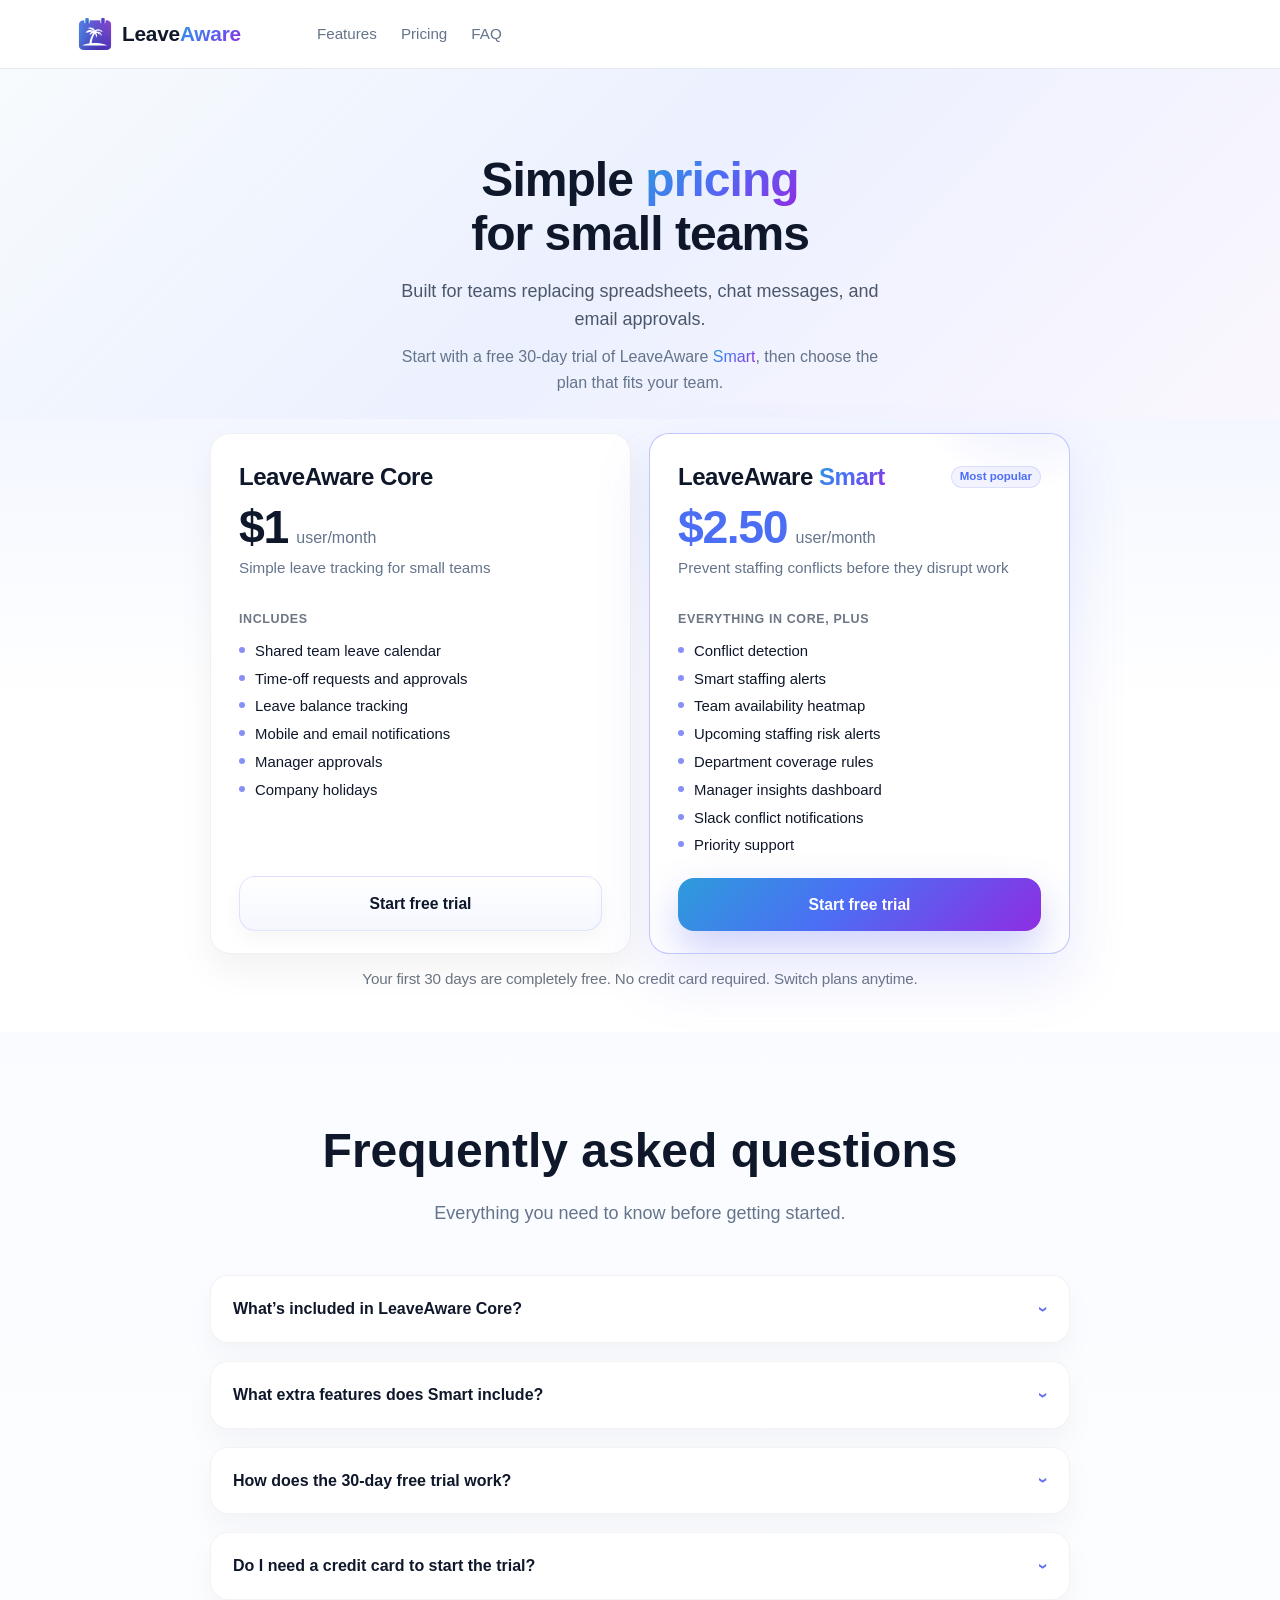
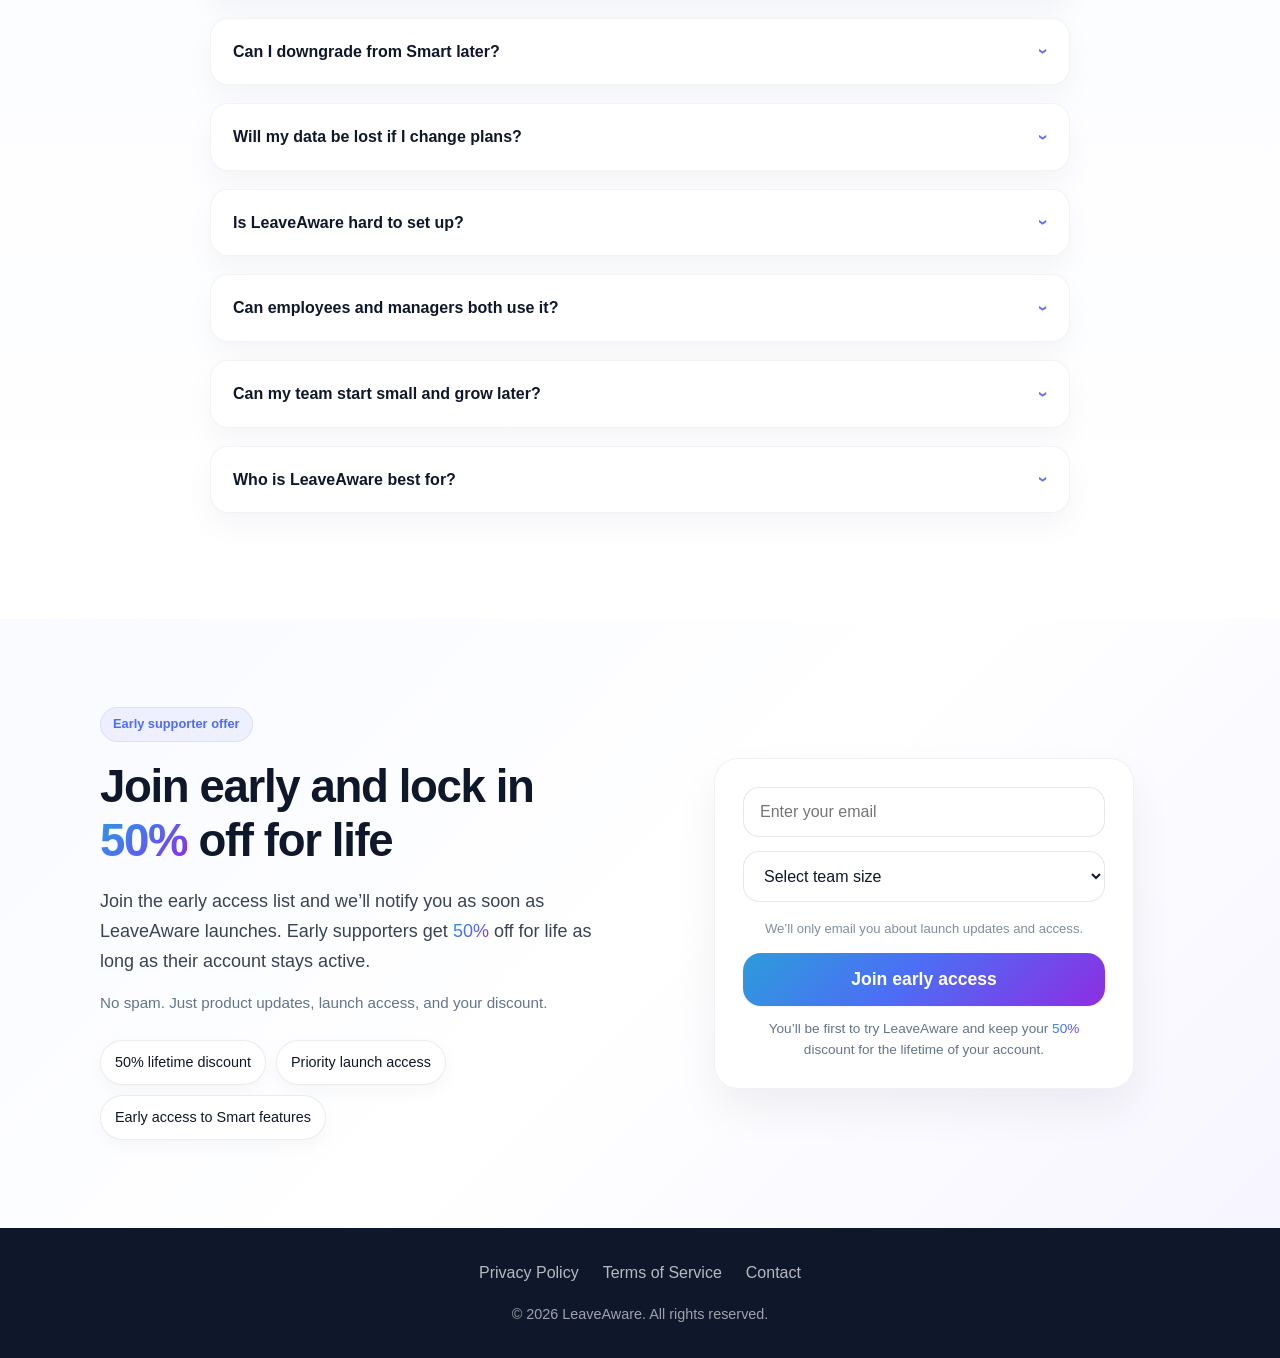
==== commit b34161bd: "Add legal pages and standardize contact email" ====
--- a/pricing/index.html
+++ b/pricing/index.html
@@ -201,9 +201,9 @@
     <footer class="footer">
         <div class="container">
             <div class="footer-links">
-                <a href="#privacy">Privacy</a>
-                <a href="#terms">Terms</a>
-                <a href="#contact">Contact</a>
+                <a href="../privacy/index.html">Privacy Policy</a>
+                <a href="../terms/index.html">Terms of Service</a>
+                <a href="mailto:hello@leaveaware.com">Contact</a>
             </div>
             <p class="footer-text">&copy; 2026 LeaveAware. All rights reserved.</p>
         </div>
--- a/main.css
+++ b/main.css
@@ -1995,6 +1995,118 @@
 }
 
 /* ============================================
+   Legal Pages
+   ============================================ */
+.legal-hero {
+    padding: 84px var(--s-4) 40px;
+    background:
+        linear-gradient(180deg, rgba(241, 245, 255, 0.9) 0%, rgba(248, 250, 255, 0.96) 42%, rgba(255, 255, 255, 0.98) 100%);
+}
+
+.legal-hero .container {
+    max-width: 860px;
+}
+
+.legal-hero-content {
+    text-align: left;
+}
+
+.legal-kicker {
+    display: inline-flex;
+    align-items: center;
+    gap: 8px;
+    padding: 6px 12px;
+    border-radius: 999px;
+    border: 1px solid rgba(76, 110, 245, 0.12);
+    background: rgba(76, 110, 245, 0.08);
+    color: var(--brand-indigo);
+    font-size: 0.8rem;
+    font-weight: 600;
+    letter-spacing: 0.01em;
+    margin-bottom: 18px;
+}
+
+.legal-title {
+    font-size: clamp(2.6rem, 5vw, 3.6rem);
+    line-height: 1.1;
+    letter-spacing: -0.03em;
+    margin-bottom: 12px;
+}
+
+.legal-updated {
+    margin: 0;
+    color: rgba(71, 85, 105, 0.9);
+    font-size: 0.95rem;
+    font-weight: 600;
+}
+
+.legal-page {
+    padding: 0 var(--s-4) 96px;
+    background:
+        linear-gradient(180deg, rgba(255, 255, 255, 0.98) 0%, rgba(248, 250, 255, 0.98) 100%);
+}
+
+.legal-shell {
+    max-width: 860px;
+    margin: 0 auto;
+    background: rgba(255, 255, 255, 0.94);
+    border: 1px solid rgba(15, 23, 42, 0.06);
+    border-radius: 28px;
+    box-shadow: 0 20px 48px rgba(15, 23, 42, 0.06);
+    padding: 40px;
+}
+
+.legal-intro {
+    font-size: 1.06rem;
+    color: rgba(51, 65, 85, 0.86);
+    margin-bottom: 28px;
+}
+
+.legal-section + .legal-section {
+    margin-top: 32px;
+    padding-top: 32px;
+    border-top: 1px solid rgba(226, 232, 240, 0.9);
+}
+
+.legal-section h2 {
+    text-align: left;
+    font-size: 1.45rem;
+    line-height: 1.3;
+    margin-bottom: 14px;
+}
+
+.legal-section h3 {
+    margin: 20px 0 10px;
+    font-size: 1.05rem;
+    color: var(--text);
+}
+
+.legal-section p {
+    margin-bottom: 14px;
+    color: rgba(71, 85, 105, 0.94);
+}
+
+.legal-section ul {
+    margin: 14px 0 0 0;
+    padding-left: 22px;
+    color: rgba(71, 85, 105, 0.94);
+}
+
+.legal-section li + li {
+    margin-top: 10px;
+}
+
+.legal-section a {
+    color: var(--brand-indigo);
+    text-decoration: none;
+}
+
+.legal-section a:hover,
+.legal-section a:focus {
+    text-decoration: underline;
+}
+
+/* ============================================
    Responsive Design
    ============================================ */
 @media (max-width: 1024px) {
@@ -2010,6 +2122,10 @@
     .hero-image {
         width: 100%;
     }
+
+    .legal-shell {
+        padding: 32px;
+    }
 }
 
 @media (max-width: 768px) {
@@ -2113,6 +2229,20 @@
     .phone-screen {
         border-radius: 30px;
     }
+
+    .legal-hero {
+        padding: 72px var(--s-4) 28px;
+    }
+
+    .legal-shell {
+        padding: 26px 20px;
+        border-radius: 22px;
+    }
+
+    .legal-section + .legal-section {
+        margin-top: 26px;
+        padding-top: 26px;
+    }
 }
 
 @media (max-width: 1100px) {
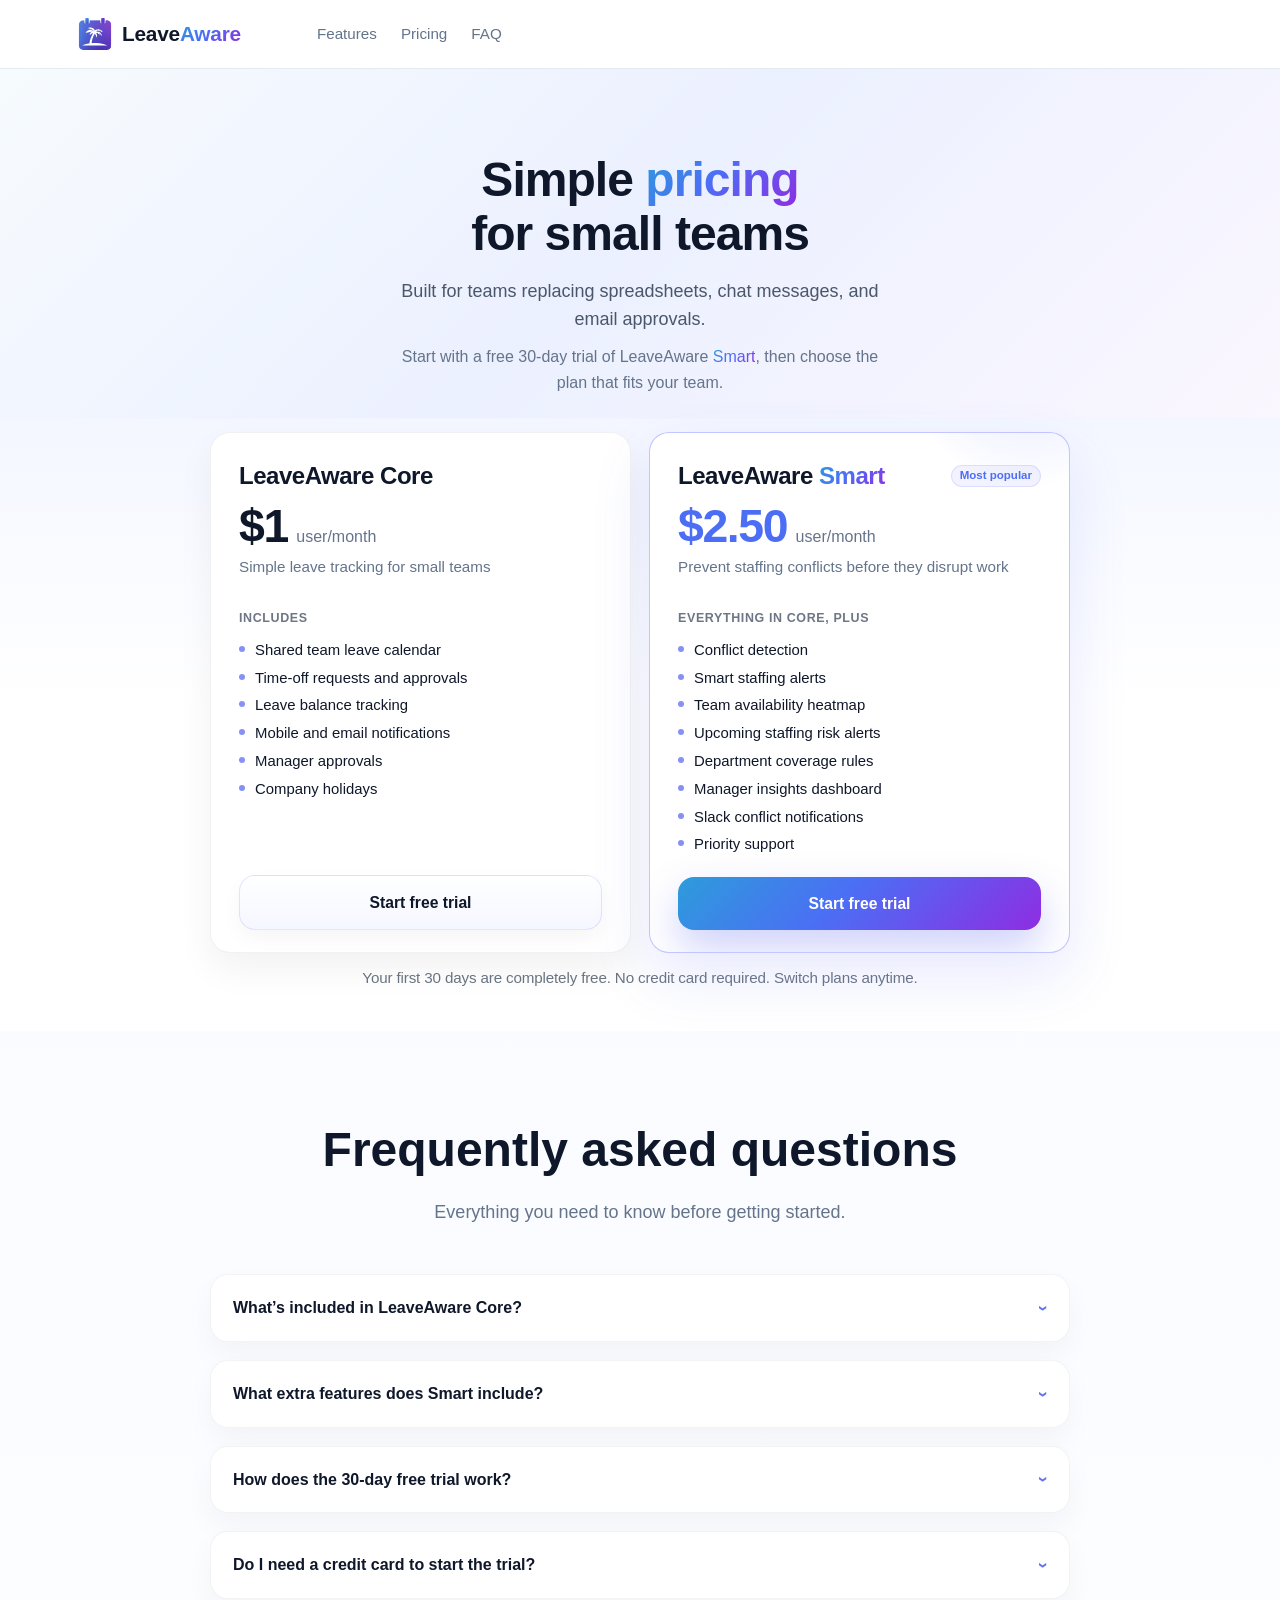
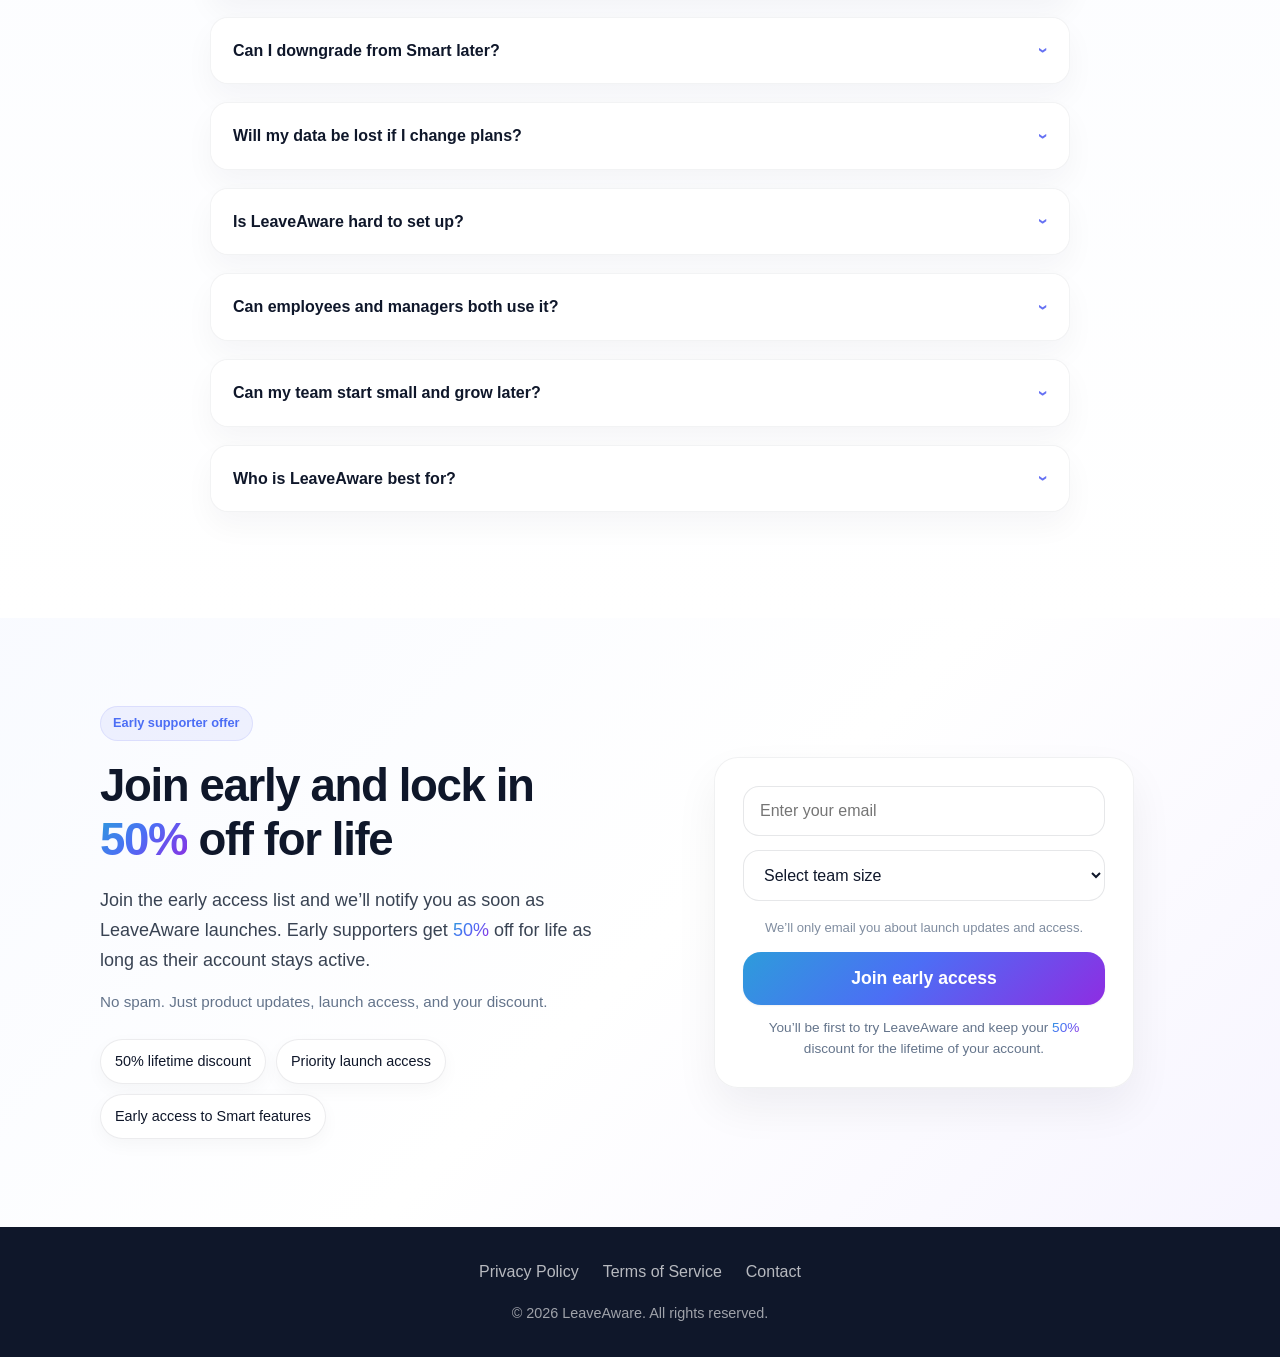
==== commit f79e5267: "Refine pricing page messaging and conversion sections" ====
--- a/pricing/index.html
+++ b/pricing/index.html
@@ -68,7 +68,7 @@
                             <li>Company holidays</li>
                         </ul>
                     </div>
-                    <a href="#early-access" class="btn-primary-large pricing-cta pricing-cta-secondary">Start free trial</a>
+                    <a id="pricing_tire_cta" href="#early-access" class="btn-primary-large pricing-cta pricing-cta-secondary">Start free trial</a>
                 </div>
                 <div class="pricing-card popular pricing-card-smart">
                     <div class="pricing-name-row">
@@ -90,7 +90,7 @@
                             <li>Priority support</li>
                         </ul>
                     </div>
-                    <a href="#early-access" class="btn-primary-large pricing-cta">Start free trial</a>
+                    <a id="pricing_tire_cta" href="#early-access" class="btn-primary-large pricing-cta">Start free trial</a>
                 </div>
             </div>
         </div>
--- a/main.css
+++ b/main.css
@@ -1339,6 +1339,8 @@
 .pricing-section {
     padding: 14px var(--s-4) 12px;
     background: linear-gradient(180deg, rgba(241, 245, 255, 0.82) 0%, rgba(248, 250, 255, 0.96) 22%, var(--bg) 52%);
+    margin-top: -1px;
+    position: relative;
 }
 
 .pricing-cards {
